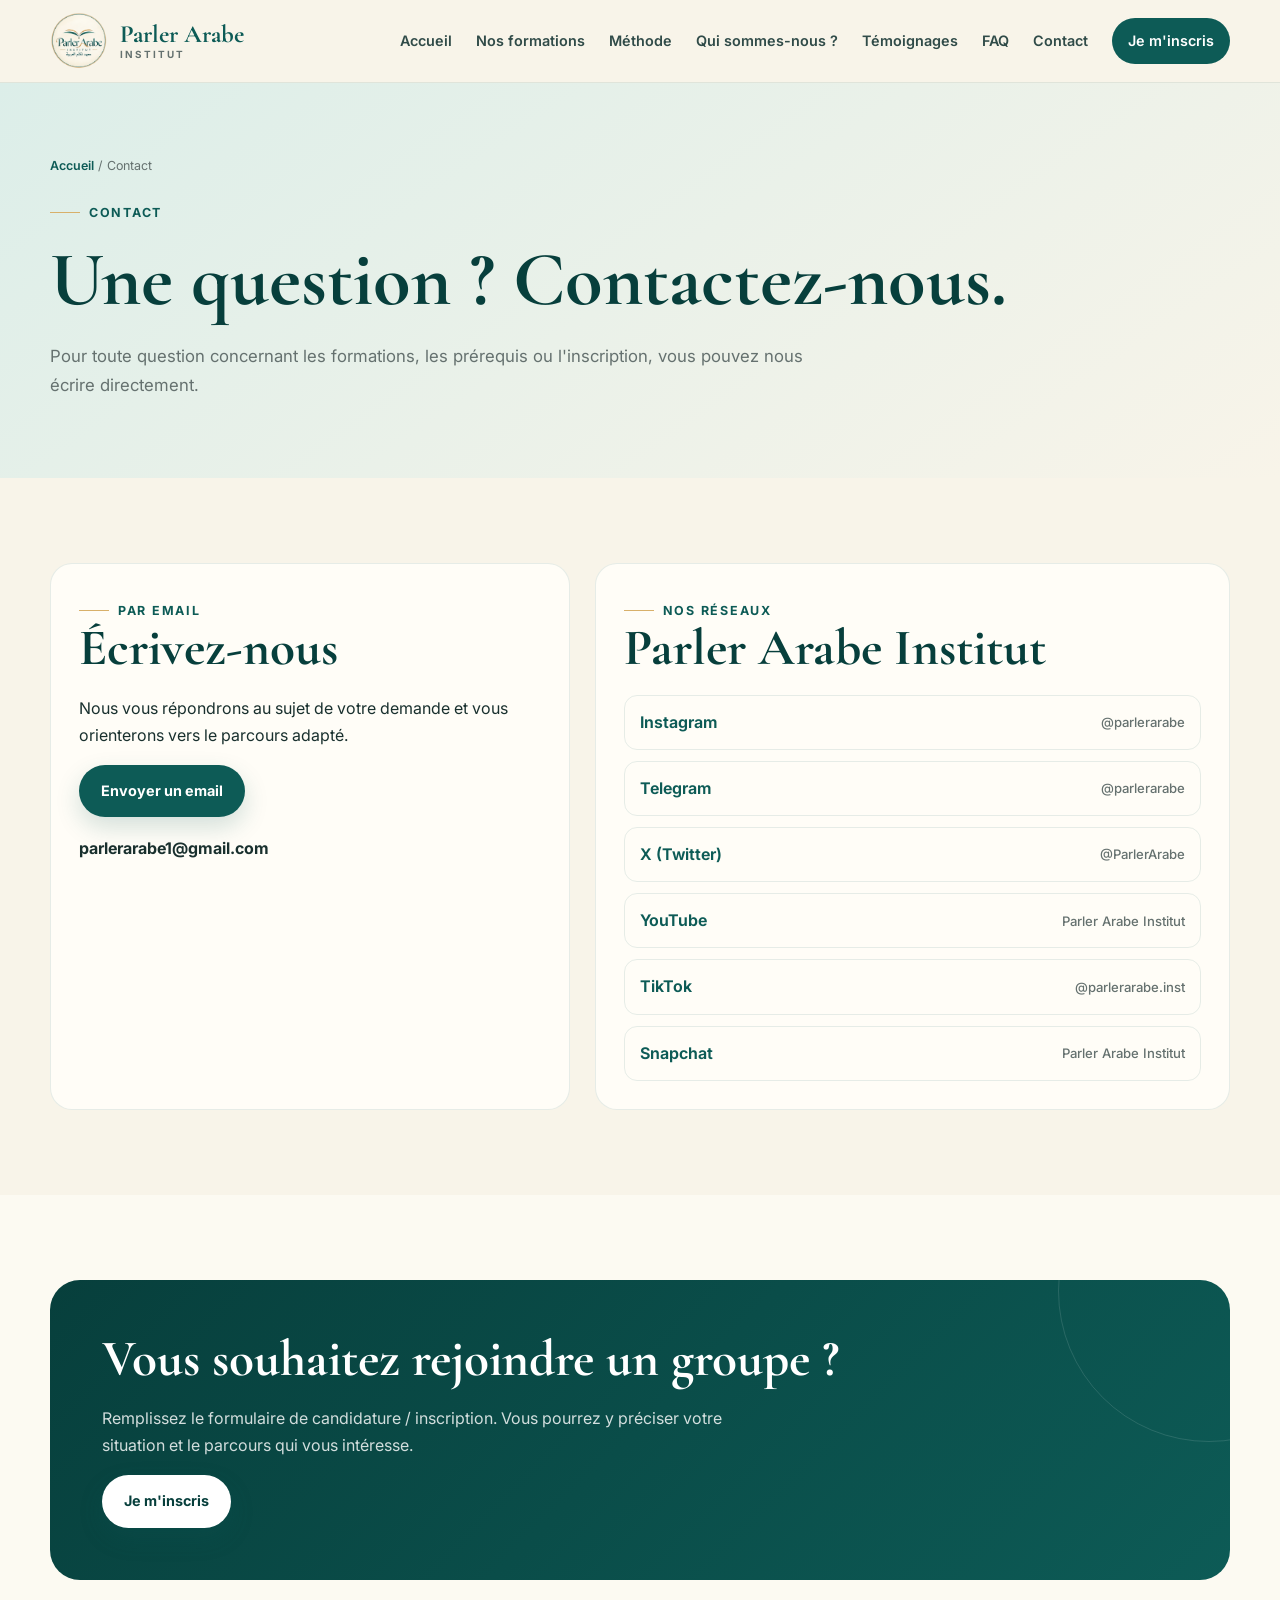
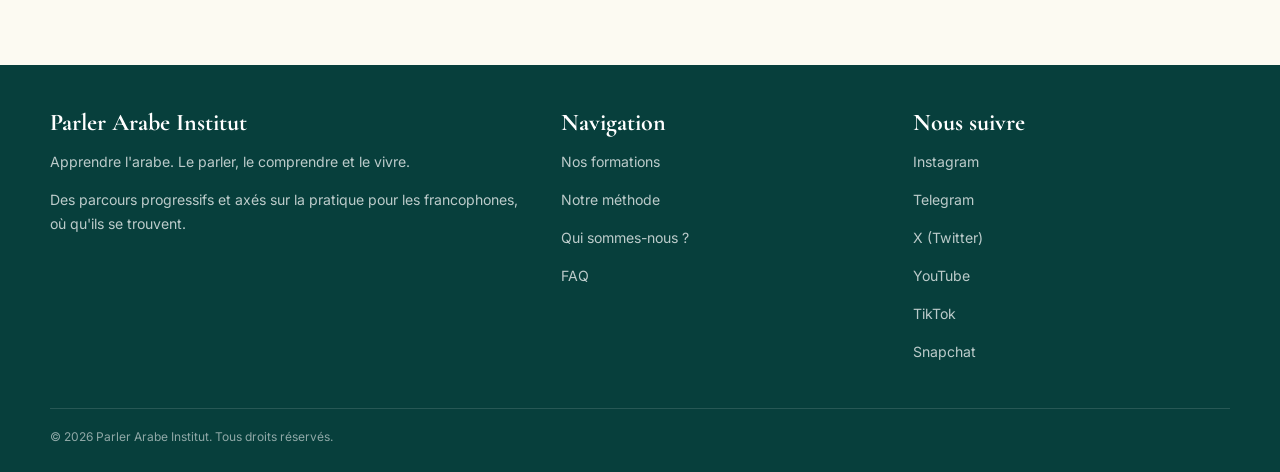
==== contact.html @ 5dd4decc "Improve Contact SEO and add Snapchat" ====
<!doctype html><html lang="fr"><head><meta charset="UTF-8"><meta name="viewport" content="width=device-width, initial-scale=1.0"><meta name="description" content="Contactez Parler Arabe Institut pour toute question sur les cours d'arabe, les formations, les prérequis ou les inscriptions."><meta name="robots" content="index, follow"><link rel="canonical" href="https://parlerarabe.fr/contact.html"><link rel="stylesheet" href="style.css"><title>Contact | Parler Arabe Institut</title></head><body>
<header class="navbar"><div class="container nav-inner"><a class="brand" href="index.html"><img src="assets/logo-corrige.png?v=2" alt="Parler Arabe Institut"><div>Parler Arabe<small>INSTITUT</small></div></a><button class="menu-btn" aria-label="Ouvrir le menu">☰</button><nav class="nav-links"><a href="index.html">Accueil</a><a href="formations.html">Nos formations</a><a href="methode.html">Méthode</a><a href="qui-sommes-nous.html">Qui sommes-nous ?</a><a href="temoignages.html">Témoignages</a><a href="faq.html">FAQ</a><a href="contact.html">Contact</a><a class="nav-cta" href="https://forms.gle/Bd4HH4yFsfzQt44U6" target="_blank" rel="noopener">Je m'inscris</a></nav></div></header>
<main><section class="page-hero"><div class="container"><div class="breadcrumb"><a href="index.html">Accueil</a> / Contact</div><div class="eyebrow">Contact</div><h1>Une question ? Contactez-nous.</h1><p>Pour toute question concernant les formations, les prérequis ou l'inscription, vous pouvez nous écrire directement.</p></div></section><section class="section"><div class="container contact-grid"><div class="contact-card"><div class="eyebrow">Par email</div><h2>Écrivez-nous</h2><p>Nous vous répondrons au sujet de votre demande et vous orienterons vers le parcours adapté.</p><a class="btn btn-primary" href="mailto:parlerarabe1@gmail.com">Envoyer un email</a><p style="margin-top:18px"><strong>parlerarabe1@gmail.com</strong></p></div><div class="contact-card"><div class="eyebrow">Nos réseaux</div><h2>Parler Arabe Institut</h2><div class="socials"><a class="social" href="https://www.instagram.com/parlerarabe" target="_blank" rel="noopener">Instagram <span>@parlerarabe</span></a><a class="social" href="https://t.me/parlerarabe" target="_blank" rel="noopener">Telegram <span>@parlerarabe</span></a><a class="social" href="https://x.com/ParlerArabe" target="_blank" rel="noopener">X (Twitter) <span>@ParlerArabe</span></a><a class="social" href="https://www.youtube.com/@ParlerArabeInstitut" target="_blank" rel="noopener">YouTube <span>Parler Arabe Institut</span></a><a class="social" href="https://www.tiktok.com/@parlerarabe.inst" target="_blank" rel="noopener">TikTok <span>@parlerarabe.inst</span></a><a class="social" href="https://snapchat.com/t/4EVWT48Z" target="_blank" rel="noopener">Snapchat <span>Parler Arabe Institut</span></a></div></div></div></section><section class="section alt"><div class="container"><div class="cta"><h2>Vous souhaitez rejoindre un groupe ?</h2><p>Remplissez le formulaire de candidature / inscription. Vous pourrez y préciser votre situation et le parcours qui vous intéresse.</p><a class="btn btn-primary" style="background:#fff;color:#073f3c" href="https://forms.gle/Bd4HH4yFsfzQt44U6" target="_blank" rel="noopener">Je m'inscris</a></div></div></section></main>
<footer class="footer"><div class="container"><div class="footer-grid"><div><h3>Parler Arabe Institut</h3><p>Apprendre l'arabe. Le parler, le comprendre et le vivre.</p><p>Des parcours progressifs et axés sur la pratique pour les francophones, où qu'ils se trouvent.</p></div><div><h3>Navigation</h3><p><a href="formations.html">Nos formations</a></p><p><a href="methode.html">Notre méthode</a></p><p><a href="qui-sommes-nous.html">Qui sommes-nous ?</a></p><p><a href="faq.html">FAQ</a></p></div><div><h3>Nous suivre</h3><p><a href="https://www.instagram.com/parlerarabe" target="_blank" rel="noopener">Instagram</a></p><p><a href="https://t.me/parlerarabe" target="_blank" rel="noopener">Telegram</a></p><p><a href="https://x.com/ParlerArabe" target="_blank" rel="noopener">X (Twitter)</a></p><p><a href="https://www.youtube.com/@ParlerArabeInstitut" target="_blank" rel="noopener">YouTube</a></p><p><a href="https://www.tiktok.com/@parlerarabe.inst" target="_blank" rel="noopener">TikTok</a></p><p><a href="https://snapchat.com/t/4EVWT48Z" target="_blank" rel="noopener">Snapchat</a></p></div></div><div class="footer-bottom">© <span data-year></span> Parler Arabe Institut. Tous droits réservés.</div></div></footer><script src="script.js"></script></body></html>
---- style.css ----
@import url('https://fonts.googleapis.com/css2?family=Cormorant+Garamond:wght@500;600;700&family=Inter:wght@400;500;600;700&family=Noto+Naskh+Arabic:wght@400;500;600;700&display=swap');

:root{
  --cream:#f8f4e9;
  --paper:#fffdf7;
  --sand:#d8b06a;
  --sand-light:#ead8ad;
  --green:#0d5b56;
  --green-dark:#073f3c;
  --aqua:#79b9ae;
  --aqua-light:#dceee9;
  --ink:#19302e;
  --muted:#65716f;
  --white:#ffffff;
  --shadow:0 18px 50px rgba(7,63,60,.10);
  --radius:22px;
  --max:1180px;
}

*{box-sizing:border-box}
html{scroll-behavior:smooth}
body{
  margin:0;
  background:var(--cream);
  color:var(--ink);
  font-family:Inter,system-ui,-apple-system,BlinkMacSystemFont,"Segoe UI",sans-serif;
  line-height:1.7;
}
a{color:inherit;text-decoration:none}
img{max-width:100%;display:block}
.container{width:min(var(--max),calc(100% - 40px));margin:auto}

.navbar{
  position:sticky;top:0;z-index:50;
  background:rgba(248,244,233,.93);
  backdrop-filter:blur(14px);
  border-bottom:1px solid rgba(13,91,86,.10);
}
.nav-inner{min-height:82px;display:flex;align-items:center;justify-content:space-between;gap:20px}
.brand{display:flex;align-items:center;gap:12px;font-weight:700;color:var(--green)}
.brand img{width:58px;height:58px;object-fit:cover;border-radius:50%}
.brand div{font-family:"Cormorant Garamond",serif;font-size:1.55rem;line-height:1}
.brand small{display:block;font-family:Inter,sans-serif;font-size:.62rem;letter-spacing:.22em;color:var(--muted);margin-top:4px}
.nav-links{display:flex;align-items:center;gap:24px;font-size:.9rem;font-weight:600}
.nav-links a{position:relative;padding:7px 0;color:#304b48}
.nav-links a:hover,.nav-links a.active{color:var(--green)}
.nav-links a.active:after{
  content:"";position:absolute;left:0;right:0;bottom:0;height:2px;background:var(--sand);border-radius:5px
}
.nav-cta{background:var(--green)!important;color:white!important;padding:11px 16px!important;border-radius:999px}
.nav-cta:after{display:none}

.menu-btn{display:none;border:0;background:transparent;color:var(--green);font-size:1.5rem;cursor:pointer}

.hero{
  position:relative;overflow:hidden;
  padding:90px 0 80px;
  background:
    radial-gradient(circle at 82% 18%, rgba(121,185,174,.22), transparent 28%),
    radial-gradient(circle at 12% 80%, rgba(216,176,106,.16), transparent 25%),
    var(--cream);
}
.hero:before,.hero:after{
  content:"";position:absolute;border:1px solid rgba(13,91,86,.13);border-radius:50%;pointer-events:none
}
.hero:before{width:480px;height:480px;right:-260px;top:-230px}
.hero:after{width:300px;height:300px;left:-210px;bottom:-180px}
.hero-grid{display:grid;grid-template-columns:1.15fr .85fr;gap:70px;align-items:center}
.eyebrow{
  display:inline-flex;align-items:center;gap:9px;
  color:var(--green);font-size:.78rem;font-weight:700;letter-spacing:.14em;text-transform:uppercase
}
.eyebrow:before{content:"";width:30px;height:1px;background:var(--sand)}
h1,h2,h3{font-family:"Cormorant Garamond",serif;color:var(--green-dark);line-height:1.08;margin:0}
h1{font-size:clamp(3.2rem,6vw,5.7rem);margin:16px 0 20px}
h2{font-size:clamp(2.3rem,4vw,3.5rem);margin-bottom:18px}
h3{font-size:1.7rem}
.hero h1 em{font-style:normal;color:var(--sand)}
.lead{font-size:1.08rem;color:#465a57;max-width:700px}
.hero-actions{display:flex;flex-wrap:wrap;gap:12px;margin-top:30px}
.btn{
  display:inline-flex;align-items:center;justify-content:center;gap:9px;
  border-radius:999px;padding:13px 21px;font-weight:700;font-size:.9rem;
  border:1px solid transparent;transition:.22s ease
}
.btn-primary{background:var(--green);color:white;box-shadow:0 10px 24px rgba(13,91,86,.18)}
.btn-primary:hover{background:var(--green-dark);transform:translateY(-2px)}
.btn-secondary{border-color:rgba(13,91,86,.22);color:var(--green);background:rgba(255,255,255,.35)}
.btn-secondary:hover{background:white;transform:translateY(-2px)}

.hero-logo{
  display:flex;justify-content:center;align-items:center;
}
.hero-logo .logo-frame{
  width:min(430px,85vw);aspect-ratio:1;border-radius:50%;
  padding:18px;background:rgba(255,253,247,.75);
  box-shadow:var(--shadow);
  border:1px solid rgba(216,176,106,.35);
}
.hero-logo img{width:100%;height:100%;object-fit:cover;border-radius:50%}

.section{padding:85px 0}
.section.alt{background:rgba(255,253,247,.64)}
.section-heading{max-width:760px;margin-bottom:40px}
.section-heading p{color:var(--muted);margin:0}
.center{text-align:center;margin-left:auto;margin-right:auto}

.cards{display:grid;grid-template-columns:repeat(3,1fr);gap:22px}
.card{
  background:rgba(255,253,247,.85);border:1px solid rgba(13,91,86,.10);
  border-radius:var(--radius);padding:28px;box-shadow:0 10px 35px rgba(7,63,60,.055);
  transition:.25s ease;position:relative;overflow:hidden
}
.card:hover{transform:translateY(-4px);box-shadow:var(--shadow)}
.card:before{content:"";position:absolute;top:0;left:0;right:0;height:4px;background:linear-gradient(90deg,var(--sand),var(--aqua))}
.card .number{font-size:.72rem;letter-spacing:.18em;color:var(--sand);font-weight:800;text-transform:uppercase}
.card h3{margin:12px 0 12px}
.card p{color:var(--muted);font-size:.94rem}
.card ul{padding-left:19px;color:#4e5e5c}
.card .link{display:inline-block;margin-top:10px;color:var(--green);font-weight:700;font-size:.88rem}

.split{display:grid;grid-template-columns:1fr 1fr;gap:55px;align-items:center}
.quote{
  border-left:3px solid var(--sand);padding:18px 0 18px 22px;
  font-family:"Cormorant Garamond",serif;font-size:1.55rem;color:var(--green-dark)
}
.pill-row{display:flex;flex-wrap:wrap;gap:9px;margin-top:22px}
.pill{background:var(--aqua-light);color:var(--green-dark);padding:7px 12px;border-radius:999px;font-size:.82rem;font-weight:600}

.stats{display:grid;grid-template-columns:repeat(3,1fr);gap:15px;margin-top:30px}
.stat{padding:20px;background:var(--paper);border-radius:18px;border:1px solid rgba(13,91,86,.09)}
.stat strong{display:block;font-family:"Cormorant Garamond",serif;color:var(--green);font-size:2rem}
.stat span{font-size:.82rem;color:var(--muted)}

.cta{
  background:linear-gradient(135deg,var(--green-dark),var(--green));
  color:white;border-radius:30px;padding:52px;position:relative;overflow:hidden
}
.cta:after{content:"";position:absolute;width:300px;height:300px;border:1px solid rgba(255,255,255,.12);border-radius:50%;right:-130px;top:-140px}
.cta h2{color:white}
.cta p{color:rgba(255,255,255,.82);max-width:680px}
.cta .btn-secondary{color:white;border-color:rgba(255,255,255,.3);background:transparent}

.page-hero{padding:72px 0 62px;background:linear-gradient(145deg,var(--aqua-light),var(--cream))}
.page-hero p{max-width:760px;color:var(--muted);font-size:1.05rem}

.breadcrumb{font-size:.78rem;color:var(--muted);margin-bottom:18px}
.breadcrumb a{color:var(--green);font-weight:600}

.detail-list{display:grid;gap:14px;margin:25px 0 0;padding:0;list-style:none}
.detail-list li{display:flex;gap:11px;align-items:flex-start}
.detail-list li:before{content:"✓";color:var(--sand);font-weight:900}
.note{background:var(--aqua-light);border-radius:18px;padding:18px 20px;color:var(--green-dark);font-size:.92rem;margin-top:25px}
.arabic{font-family:"Noto Naskh Arabic",serif;direction:rtl}
.arabic-title{font-family:"Noto Naskh Arabic",serif;direction:rtl;font-size:2rem;color:var(--green-dark)}

.faq{display:grid;gap:12px;max-width:900px}
details{background:var(--paper);border:1px solid rgba(13,91,86,.10);border-radius:17px;padding:0 20px}
summary{cursor:pointer;list-style:none;padding:20px 0;font-weight:700;color:var(--green-dark)}
summary::-webkit-details-marker{display:none}
summary:after{content:"+";float:right;color:var(--sand);font-size:1.3rem}
details[open] summary:after{content:"−"}
details p{color:var(--muted);padding:0 0 20px;margin:0}

.contact-grid{display:grid;grid-template-columns:.9fr 1.1fr;gap:25px}
.contact-card{background:var(--paper);border:1px solid rgba(13,91,86,.10);border-radius:22px;padding:28px}
.socials{display:grid;gap:11px;margin-top:18px}
.social{
  display:flex;align-items:center;justify-content:space-between;padding:13px 15px;
  border:1px solid rgba(13,91,86,.10);border-radius:13px;color:var(--green);font-weight:650
}
.social span{color:var(--muted);font-size:.82rem;font-weight:500}

.footer{padding:45px 0 25px;background:#073f3c;color:white}
.footer-grid{display:grid;grid-template-columns:1.2fr .8fr .8fr;gap:35px}
.footer h3{color:white;font-size:1.5rem}
.footer p,.footer a{color:rgba(255,255,255,.73);font-size:.88rem}
.footer a:hover{color:white}
.footer-bottom{border-top:1px solid rgba(255,255,255,.13);margin-top:30px;padding-top:18px;font-size:.75rem;color:rgba(255,255,255,.55)}

.fade-up{animation:fadeUp .65s ease both}
@keyframes fadeUp{from{opacity:0;transform:translateY(12px)}to{opacity:1;transform:translateY(0)}}

@media(max-width:900px){
  .nav-links{
    display:none;position:absolute;left:20px;right:20px;top:74px;
    flex-direction:column;align-items:stretch;padding:18px;background:var(--paper);
    border:1px solid rgba(13,91,86,.12);border-radius:18px;box-shadow:var(--shadow)
  }
  .nav-links.open{display:flex}
  .nav-links a{padding:11px}
  .menu-btn{display:block}
  .hero-grid,.split,.contact-grid{grid-template-columns:1fr}
  .hero{padding-top:60px}
  .hero-logo{order:-1}
  .hero-logo .logo-frame{width:280px}
  .cards{grid-template-columns:1fr}
  .footer-grid{grid-template-columns:1fr}
}
@media(max-width:600px){
  .container{width:min(var(--max),calc(100% - 28px))}
  .nav-inner{min-height:72px}
  .brand img{width:48px;height:48px}
  .brand span{font-size:1.3rem}
  .brand small{font-size:.52rem}
  .section{padding:65px 0}
  .hero{padding:48px 0 60px}
  h1{font-size:3.25rem}
  .cta{padding:32px 24px}
  .stats{grid-template-columns:1fr}
}
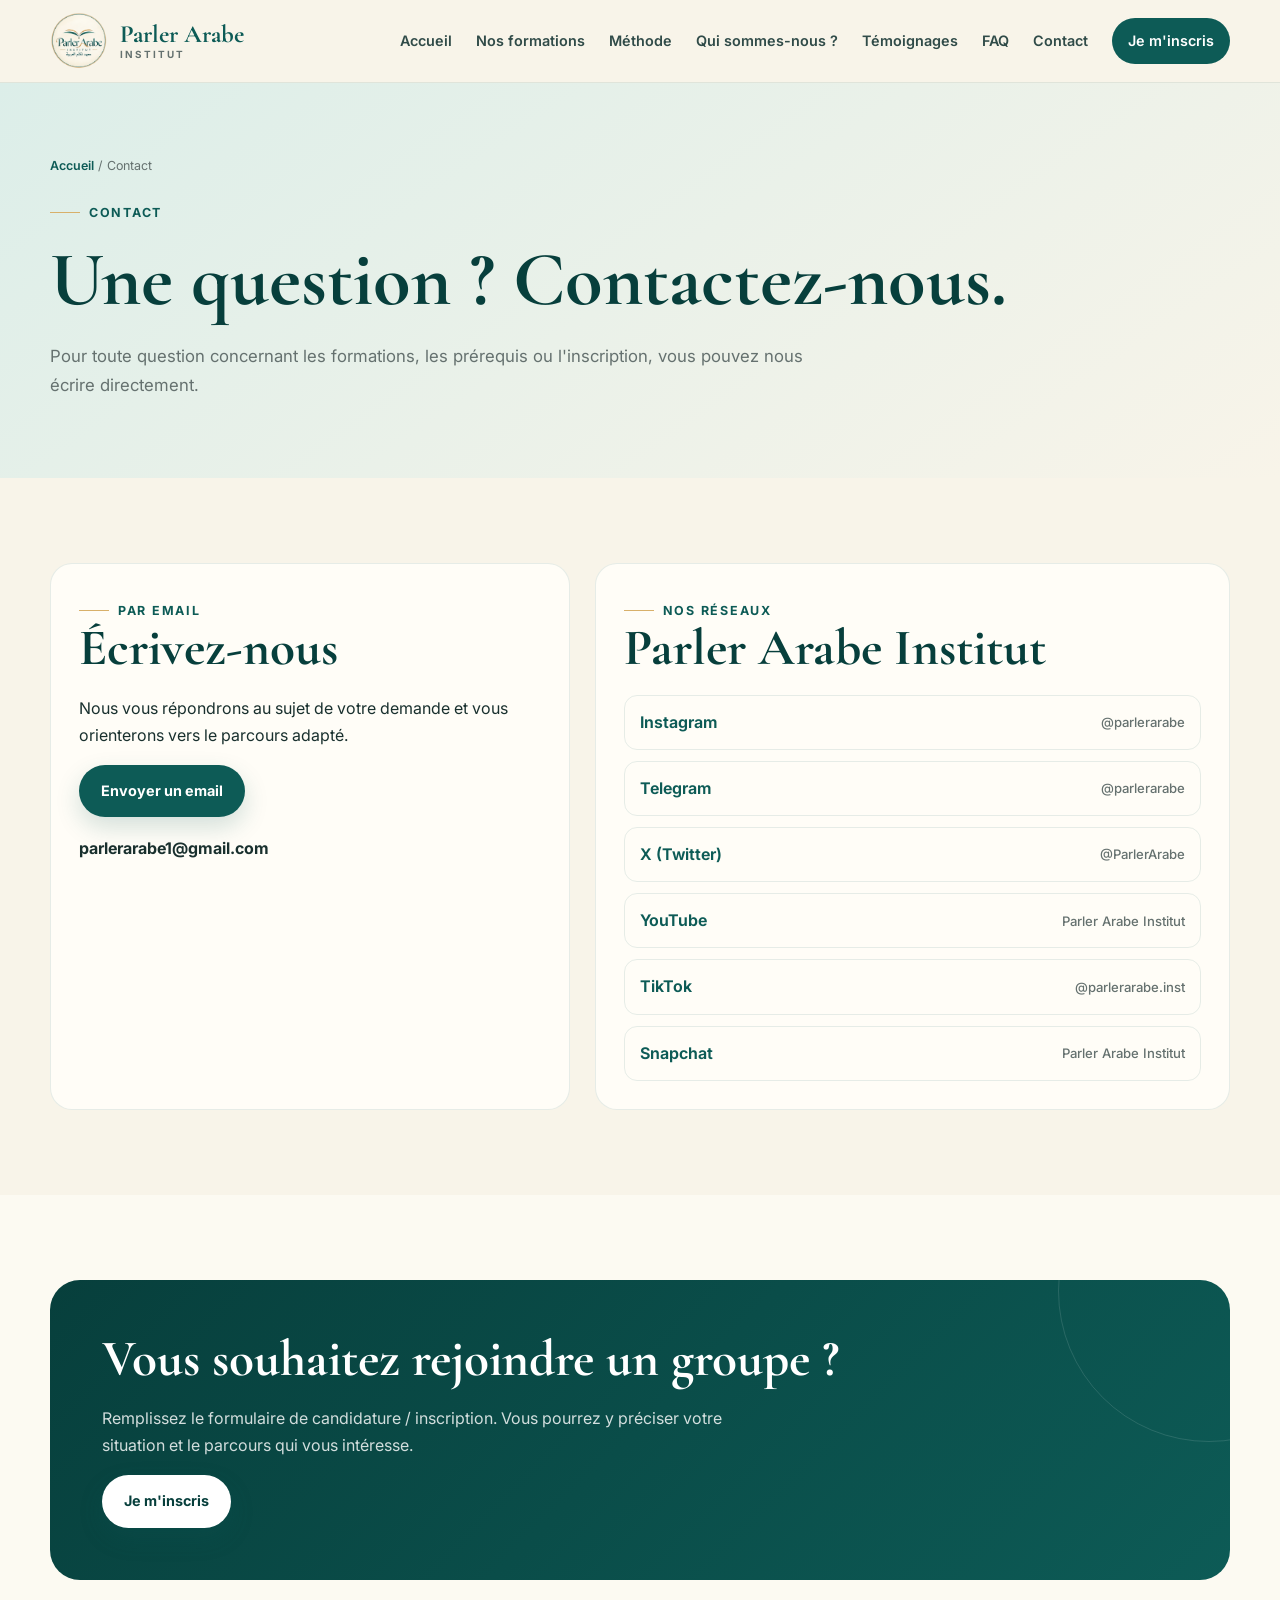
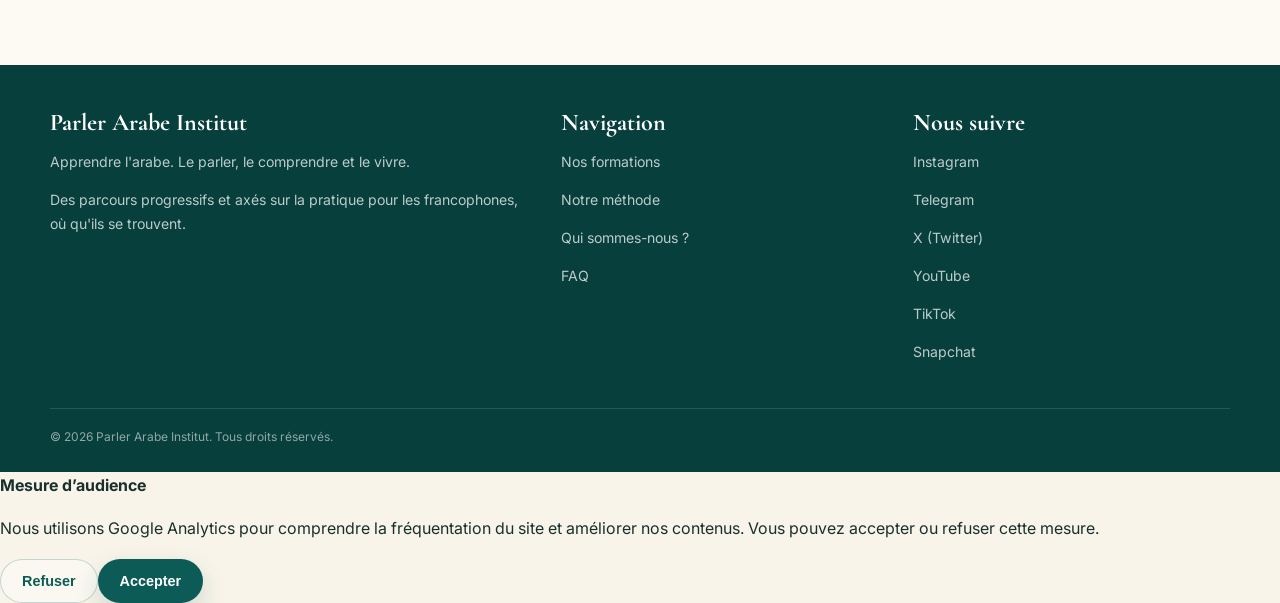
==== commit 513ddaa1: "Require consent before Analytics on contact.html" ====
--- a/contact.html
+++ b/contact.html
@@ -1,4 +1,46 @@
-<!doctype html><html lang="fr"><head><meta charset="UTF-8"><meta name="viewport" content="width=device-width, initial-scale=1.0"><meta name="description" content="Contactez Parler Arabe Institut pour toute question sur les cours d'arabe, les formations, les prérequis ou les inscriptions."><meta name="robots" content="index, follow"><link rel="canonical" href="https://parlerarabe.fr/contact.html"><link rel="stylesheet" href="style.css"><title>Contact | Parler Arabe Institut</title></head><body>
+<!doctype html><html lang="fr"><head>
+<!-- Google Analytics: loaded only after analytics consent -->
+<script>
+(function(){
+  const key = 'pai_analytics_consent';
+  function loadAnalytics(){
+    if (window.__paiAnalyticsLoaded) return;
+    window.__paiAnalyticsLoaded = true;
+    window.dataLayer = window.dataLayer || [];
+    window.gtag = function(){dataLayer.push(arguments);};
+    gtag('consent','default',{
+      analytics_storage:'granted',
+      ad_storage:'denied',
+      ad_user_data:'denied',
+      ad_personalization:'denied'
+    });
+    const s=document.createElement('script');
+    s.async=true;
+    s.src='https://www.googletagmanager.com/gtag/js?id=G-V03TXP7BSP';
+    document.head.appendChild(s);
+    gtag('js',new Date());
+    gtag('config','G-V03TXP7BSP');
+  }
+  window.paiSetAnalyticsConsent=function(value){
+    localStorage.setItem(key,value);
+    if(value==='granted') loadAnalytics();
+    const banner=document.getElementById('cookie-consent');
+    if(banner) banner.hidden=true;
+  };
+  if(localStorage.getItem(key)==='granted') loadAnalytics();
+  window.addEventListener('DOMContentLoaded',function(){
+    if(localStorage.getItem(key)) return;
+    const banner=document.createElement('div');
+    banner.id='cookie-consent';
+    banner.setAttribute('role','dialog');
+    banner.setAttribute('aria-label','Choix des cookies de mesure d’audience');
+    banner.innerHTML='<div class="cookie-consent-inner"><div><strong>Mesure d’audience</strong><p>Nous utilisons Google Analytics pour comprendre la fréquentation du site et améliorer nos contenus. Vous pouvez accepter ou refuser cette mesure.</p></div><div class="cookie-actions"><button class="btn btn-secondary cookie-refuse" type="button">Refuser</button><button class="btn btn-primary cookie-accept" type="button">Accepter</button></div></div>';
+    document.body.appendChild(banner);
+    banner.querySelector('.cookie-refuse').addEventListener('click',()=>window.paiSetAnalyticsConsent('denied'));
+    banner.querySelector('.cookie-accept').addEventListener('click',()=>window.paiSetAnalyticsConsent('granted'));
+  });
+})();
+</script><meta charset="UTF-8"><meta name="viewport" content="width=device-width, initial-scale=1.0"><meta name="description" content="Contactez Parler Arabe Institut pour toute question sur les cours d'arabe, les formations, les prérequis ou les inscriptions."><meta name="robots" content="index, follow"><link rel="canonical" href="https://parlerarabe.fr/contact.html"><link rel="stylesheet" href="style.css"><title>Contact | Parler Arabe Institut</title></head><body>
 <header class="navbar"><div class="container nav-inner"><a class="brand" href="index.html"><img src="assets/logo-corrige.png?v=2" alt="Parler Arabe Institut"><div>Parler Arabe<small>INSTITUT</small></div></a><button class="menu-btn" aria-label="Ouvrir le menu">☰</button><nav class="nav-links"><a href="index.html">Accueil</a><a href="formations.html">Nos formations</a><a href="methode.html">Méthode</a><a href="qui-sommes-nous.html">Qui sommes-nous ?</a><a href="temoignages.html">Témoignages</a><a href="faq.html">FAQ</a><a href="contact.html">Contact</a><a class="nav-cta" href="https://forms.gle/Bd4HH4yFsfzQt44U6" target="_blank" rel="noopener">Je m'inscris</a></nav></div></header>
 <main><section class="page-hero"><div class="container"><div class="breadcrumb"><a href="index.html">Accueil</a> / Contact</div><div class="eyebrow">Contact</div><h1>Une question ? Contactez-nous.</h1><p>Pour toute question concernant les formations, les prérequis ou l'inscription, vous pouvez nous écrire directement.</p></div></section><section class="section"><div class="container contact-grid"><div class="contact-card"><div class="eyebrow">Par email</div><h2>Écrivez-nous</h2><p>Nous vous répondrons au sujet de votre demande et vous orienterons vers le parcours adapté.</p><a class="btn btn-primary" href="mailto:parlerarabe1@gmail.com">Envoyer un email</a><p style="margin-top:18px"><strong>parlerarabe1@gmail.com</strong></p></div><div class="contact-card"><div class="eyebrow">Nos réseaux</div><h2>Parler Arabe Institut</h2><div class="socials"><a class="social" href="https://www.instagram.com/parlerarabe" target="_blank" rel="noopener">Instagram <span>@parlerarabe</span></a><a class="social" href="https://t.me/parlerarabe" target="_blank" rel="noopener">Telegram <span>@parlerarabe</span></a><a class="social" href="https://x.com/ParlerArabe" target="_blank" rel="noopener">X (Twitter) <span>@ParlerArabe</span></a><a class="social" href="https://www.youtube.com/@ParlerArabeInstitut" target="_blank" rel="noopener">YouTube <span>Parler Arabe Institut</span></a><a class="social" href="https://www.tiktok.com/@parlerarabe.inst" target="_blank" rel="noopener">TikTok <span>@parlerarabe.inst</span></a><a class="social" href="https://snapchat.com/t/4EVWT48Z" target="_blank" rel="noopener">Snapchat <span>Parler Arabe Institut</span></a></div></div></div></section><section class="section alt"><div class="container"><div class="cta"><h2>Vous souhaitez rejoindre un groupe ?</h2><p>Remplissez le formulaire de candidature / inscription. Vous pourrez y préciser votre situation et le parcours qui vous intéresse.</p><a class="btn btn-primary" style="background:#fff;color:#073f3c" href="https://forms.gle/Bd4HH4yFsfzQt44U6" target="_blank" rel="noopener">Je m'inscris</a></div></div></section></main>
 <footer class="footer"><div class="container"><div class="footer-grid"><div><h3>Parler Arabe Institut</h3><p>Apprendre l'arabe. Le parler, le comprendre et le vivre.</p><p>Des parcours progressifs et axés sur la pratique pour les francophones, où qu'ils se trouvent.</p></div><div><h3>Navigation</h3><p><a href="formations.html">Nos formations</a></p><p><a href="methode.html">Notre méthode</a></p><p><a href="qui-sommes-nous.html">Qui sommes-nous ?</a></p><p><a href="faq.html">FAQ</a></p></div><div><h3>Nous suivre</h3><p><a href="https://www.instagram.com/parlerarabe" target="_blank" rel="noopener">Instagram</a></p><p><a href="https://t.me/parlerarabe" target="_blank" rel="noopener">Telegram</a></p><p><a href="https://x.com/ParlerArabe" target="_blank" rel="noopener">X (Twitter)</a></p><p><a href="https://www.youtube.com/@ParlerArabeInstitut" target="_blank" rel="noopener">YouTube</a></p><p><a href="https://www.tiktok.com/@parlerarabe.inst" target="_blank" rel="noopener">TikTok</a></p><p><a href="https://snapchat.com/t/4EVWT48Z" target="_blank" rel="noopener">Snapchat</a></p></div></div><div class="footer-bottom">© <span data-year></span> Parler Arabe Institut. Tous droits réservés.</div></div></footer><script src="script.js"></script></body></html>
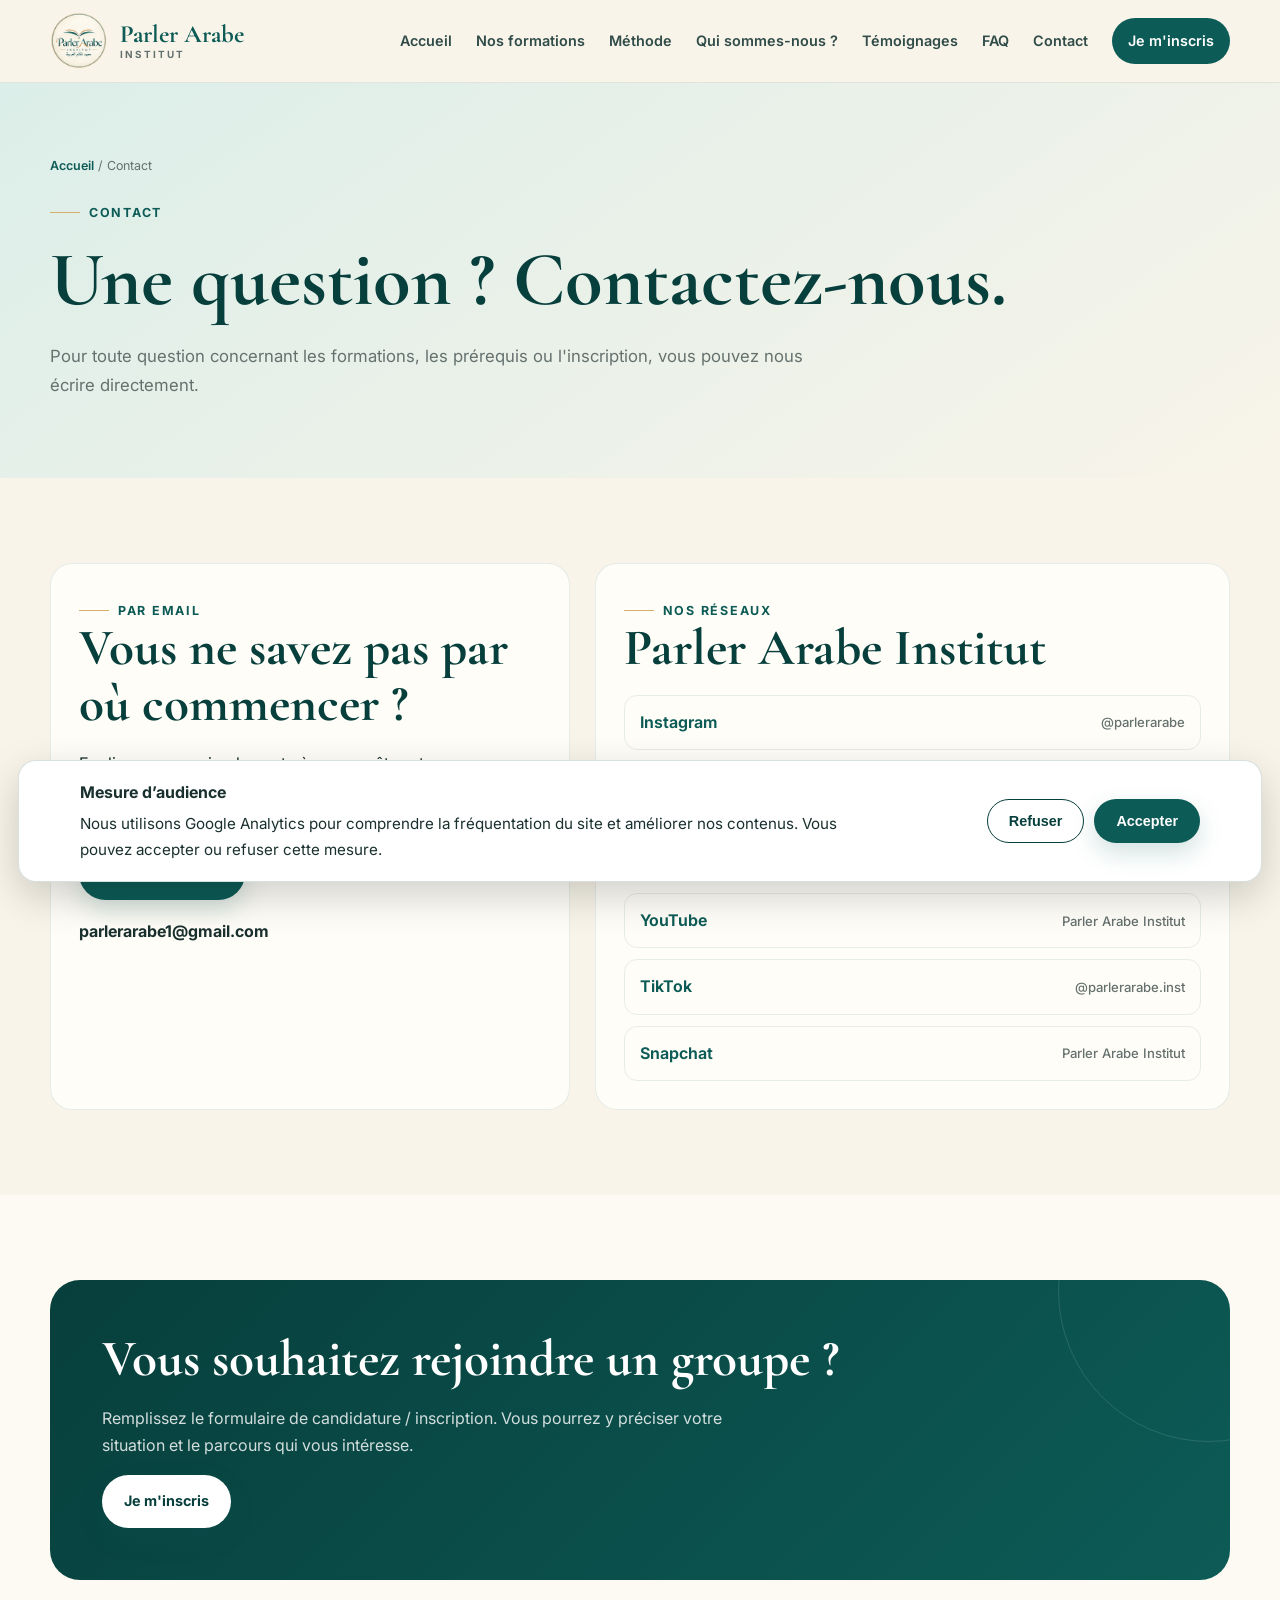
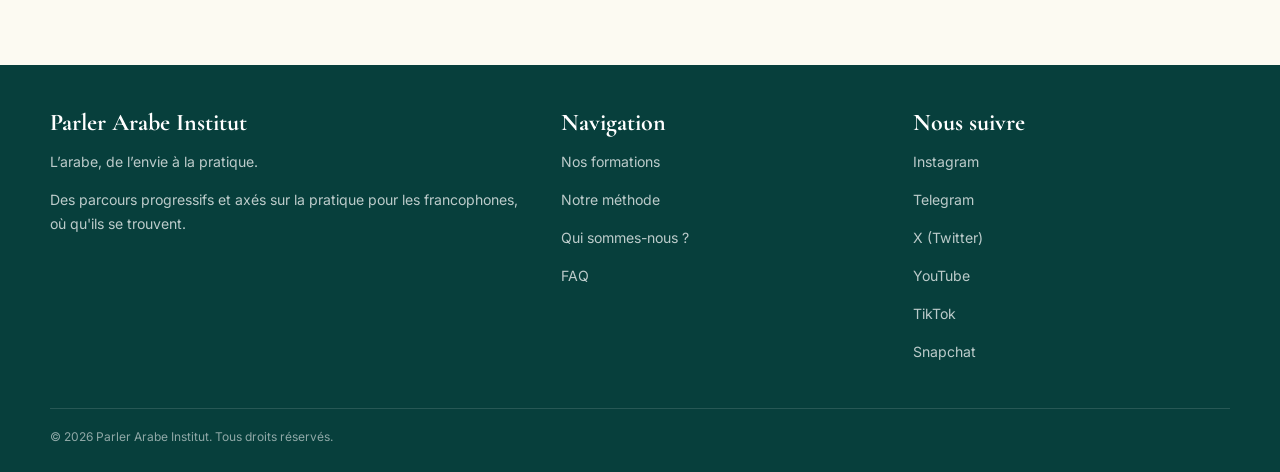
==== commit 8c0dc9ca: "Étend la nouvelle promesse de marque" ====
--- a/contact.html
+++ b/contact.html
@@ -42,5 +42,5 @@
 })();
 </script><meta charset="UTF-8"><meta name="viewport" content="width=device-width, initial-scale=1.0"><meta name="description" content="Contactez Parler Arabe Institut pour toute question sur les cours d'arabe, les formations, les prérequis ou les inscriptions."><meta name="robots" content="index, follow"><link rel="canonical" href="https://parlerarabe.fr/contact.html"><link rel="stylesheet" href="style.css"><title>Contact | Parler Arabe Institut</title></head><body>
 <header class="navbar"><div class="container nav-inner"><a class="brand" href="index.html"><img src="assets/logo-corrige.png?v=2" alt="Parler Arabe Institut"><div>Parler Arabe<small>INSTITUT</small></div></a><button class="menu-btn" aria-label="Ouvrir le menu">☰</button><nav class="nav-links"><a href="index.html">Accueil</a><a href="formations.html">Nos formations</a><a href="methode.html">Méthode</a><a href="qui-sommes-nous.html">Qui sommes-nous ?</a><a href="temoignages.html">Témoignages</a><a href="faq.html">FAQ</a><a href="contact.html">Contact</a><a class="nav-cta" href="https://forms.gle/Bd4HH4yFsfzQt44U6" target="_blank" rel="noopener">Je m'inscris</a></nav></div></header>
-<main><section class="page-hero"><div class="container"><div class="breadcrumb"><a href="index.html">Accueil</a> / Contact</div><div class="eyebrow">Contact</div><h1>Une question ? Contactez-nous.</h1><p>Pour toute question concernant les formations, les prérequis ou l'inscription, vous pouvez nous écrire directement.</p></div></section><section class="section"><div class="container contact-grid"><div class="contact-card"><div class="eyebrow">Par email</div><h2>Écrivez-nous</h2><p>Nous vous répondrons au sujet de votre demande et vous orienterons vers le parcours adapté.</p><a class="btn btn-primary" href="mailto:parlerarabe1@gmail.com">Envoyer un email</a><p style="margin-top:18px"><strong>parlerarabe1@gmail.com</strong></p></div><div class="contact-card"><div class="eyebrow">Nos réseaux</div><h2>Parler Arabe Institut</h2><div class="socials"><a class="social" href="https://www.instagram.com/parlerarabe" target="_blank" rel="noopener">Instagram <span>@parlerarabe</span></a><a class="social" href="https://t.me/parlerarabe" target="_blank" rel="noopener">Telegram <span>@parlerarabe</span></a><a class="social" href="https://x.com/ParlerArabe" target="_blank" rel="noopener">X (Twitter) <span>@ParlerArabe</span></a><a class="social" href="https://www.youtube.com/@ParlerArabeInstitut" target="_blank" rel="noopener">YouTube <span>Parler Arabe Institut</span></a><a class="social" href="https://www.tiktok.com/@parlerarabe.inst" target="_blank" rel="noopener">TikTok <span>@parlerarabe.inst</span></a><a class="social" href="https://snapchat.com/t/4EVWT48Z" target="_blank" rel="noopener">Snapchat <span>Parler Arabe Institut</span></a></div></div></div></section><section class="section alt"><div class="container"><div class="cta"><h2>Vous souhaitez rejoindre un groupe ?</h2><p>Remplissez le formulaire de candidature / inscription. Vous pourrez y préciser votre situation et le parcours qui vous intéresse.</p><a class="btn btn-primary" style="background:#fff;color:#073f3c" href="https://forms.gle/Bd4HH4yFsfzQt44U6" target="_blank" rel="noopener">Je m'inscris</a></div></div></section></main>
-<footer class="footer"><div class="container"><div class="footer-grid"><div><h3>Parler Arabe Institut</h3><p>Apprendre l'arabe. Le parler, le comprendre et le vivre.</p><p>Des parcours progressifs et axés sur la pratique pour les francophones, où qu'ils se trouvent.</p></div><div><h3>Navigation</h3><p><a href="formations.html">Nos formations</a></p><p><a href="methode.html">Notre méthode</a></p><p><a href="qui-sommes-nous.html">Qui sommes-nous ?</a></p><p><a href="faq.html">FAQ</a></p></div><div><h3>Nous suivre</h3><p><a href="https://www.instagram.com/parlerarabe" target="_blank" rel="noopener">Instagram</a></p><p><a href="https://t.me/parlerarabe" target="_blank" rel="noopener">Telegram</a></p><p><a href="https://x.com/ParlerArabe" target="_blank" rel="noopener">X (Twitter)</a></p><p><a href="https://www.youtube.com/@ParlerArabeInstitut" target="_blank" rel="noopener">YouTube</a></p><p><a href="https://www.tiktok.com/@parlerarabe.inst" target="_blank" rel="noopener">TikTok</a></p><p><a href="https://snapchat.com/t/4EVWT48Z" target="_blank" rel="noopener">Snapchat</a></p></div></div><div class="footer-bottom">© <span data-year></span> Parler Arabe Institut. Tous droits réservés.</div></div></footer><script src="script.js"></script></body></html>+<main><section class="page-hero"><div class="container"><div class="breadcrumb"><a href="index.html">Accueil</a> / Contact</div><div class="eyebrow">Contact</div><h1>Une question ? Contactez-nous.</h1><p>Pour toute question concernant les formations, les prérequis ou l'inscription, vous pouvez nous écrire directement.</p></div></section><section class="section"><div class="container contact-grid"><div class="contact-card"><div class="eyebrow">Par email</div><h2>Vous ne savez pas par où commencer ?</h2><p>Expliquez-nous simplement où vous en êtes et ce que vous aimeriez atteindre. Nous vous orienterons vers le point de départ le plus adapté.</p><a class="btn btn-primary" href="mailto:parlerarabe1@gmail.com">Envoyer un email</a><p style="margin-top:18px"><strong>parlerarabe1@gmail.com</strong></p></div><div class="contact-card"><div class="eyebrow">Nos réseaux</div><h2>Parler Arabe Institut</h2><div class="socials"><a class="social" href="https://www.instagram.com/parlerarabe" target="_blank" rel="noopener">Instagram <span>@parlerarabe</span></a><a class="social" href="https://t.me/parlerarabe" target="_blank" rel="noopener">Telegram <span>@parlerarabe</span></a><a class="social" href="https://x.com/ParlerArabe" target="_blank" rel="noopener">X (Twitter) <span>@ParlerArabe</span></a><a class="social" href="https://www.youtube.com/@ParlerArabeInstitut" target="_blank" rel="noopener">YouTube <span>Parler Arabe Institut</span></a><a class="social" href="https://www.tiktok.com/@parlerarabe.inst" target="_blank" rel="noopener">TikTok <span>@parlerarabe.inst</span></a><a class="social" href="https://snapchat.com/t/4EVWT48Z" target="_blank" rel="noopener">Snapchat <span>Parler Arabe Institut</span></a></div></div></div></section><section class="section alt"><div class="container"><div class="cta"><h2>Vous souhaitez rejoindre un groupe ?</h2><p>Remplissez le formulaire de candidature / inscription. Vous pourrez y préciser votre situation et le parcours qui vous intéresse.</p><a class="btn btn-primary" style="background:#fff;color:#073f3c" href="https://forms.gle/Bd4HH4yFsfzQt44U6" target="_blank" rel="noopener">Je m'inscris</a></div></div></section></main>
+<footer class="footer"><div class="container"><div class="footer-grid"><div><h3>Parler Arabe Institut</h3><p>L’arabe, de l’envie à la pratique.</p><p>Des parcours progressifs et axés sur la pratique pour les francophones, où qu'ils se trouvent.</p></div><div><h3>Navigation</h3><p><a href="formations.html">Nos formations</a></p><p><a href="methode.html">Notre méthode</a></p><p><a href="qui-sommes-nous.html">Qui sommes-nous ?</a></p><p><a href="faq.html">FAQ</a></p></div><div><h3>Nous suivre</h3><p><a href="https://www.instagram.com/parlerarabe" target="_blank" rel="noopener">Instagram</a></p><p><a href="https://t.me/parlerarabe" target="_blank" rel="noopener">Telegram</a></p><p><a href="https://x.com/ParlerArabe" target="_blank" rel="noopener">X (Twitter)</a></p><p><a href="https://www.youtube.com/@ParlerArabeInstitut" target="_blank" rel="noopener">YouTube</a></p><p><a href="https://www.tiktok.com/@parlerarabe.inst" target="_blank" rel="noopener">TikTok</a></p><p><a href="https://snapchat.com/t/4EVWT48Z" target="_blank" rel="noopener">Snapchat</a></p></div></div><div class="footer-bottom">© <span data-year></span> Parler Arabe Institut. Tous droits réservés.</div></div></footer><script src="script.js"></script></body></html>
--- a/style.css
+++ b/style.css
@@ -209,3 +209,12 @@
   .cta{padding:32px 24px}
   .stats{grid-template-columns:1fr}
 }
+
+
+/* Consentement mesure d'audience */
+#cookie-consent{position:fixed;left:18px;right:18px;bottom:18px;z-index:9999;background:#fff;border:1px solid rgba(7,63,60,.16);border-radius:18px;box-shadow:0 14px 40px rgba(0,0,0,.18);padding:18px}
+.cookie-consent-inner{max-width:1120px;margin:auto;display:flex;align-items:center;justify-content:space-between;gap:24px}
+.cookie-consent-inner p{margin:5px 0 0;max-width:760px;font-size:.95rem}
+.cookie-actions{display:flex;gap:10px;flex-shrink:0}
+.cookie-refuse{border-color:#073f3c;color:#073f3c;background:#fff}
+@media(max-width:700px){.cookie-consent-inner{display:block}.cookie-actions{margin-top:14px}.cookie-actions .btn{flex:1}}
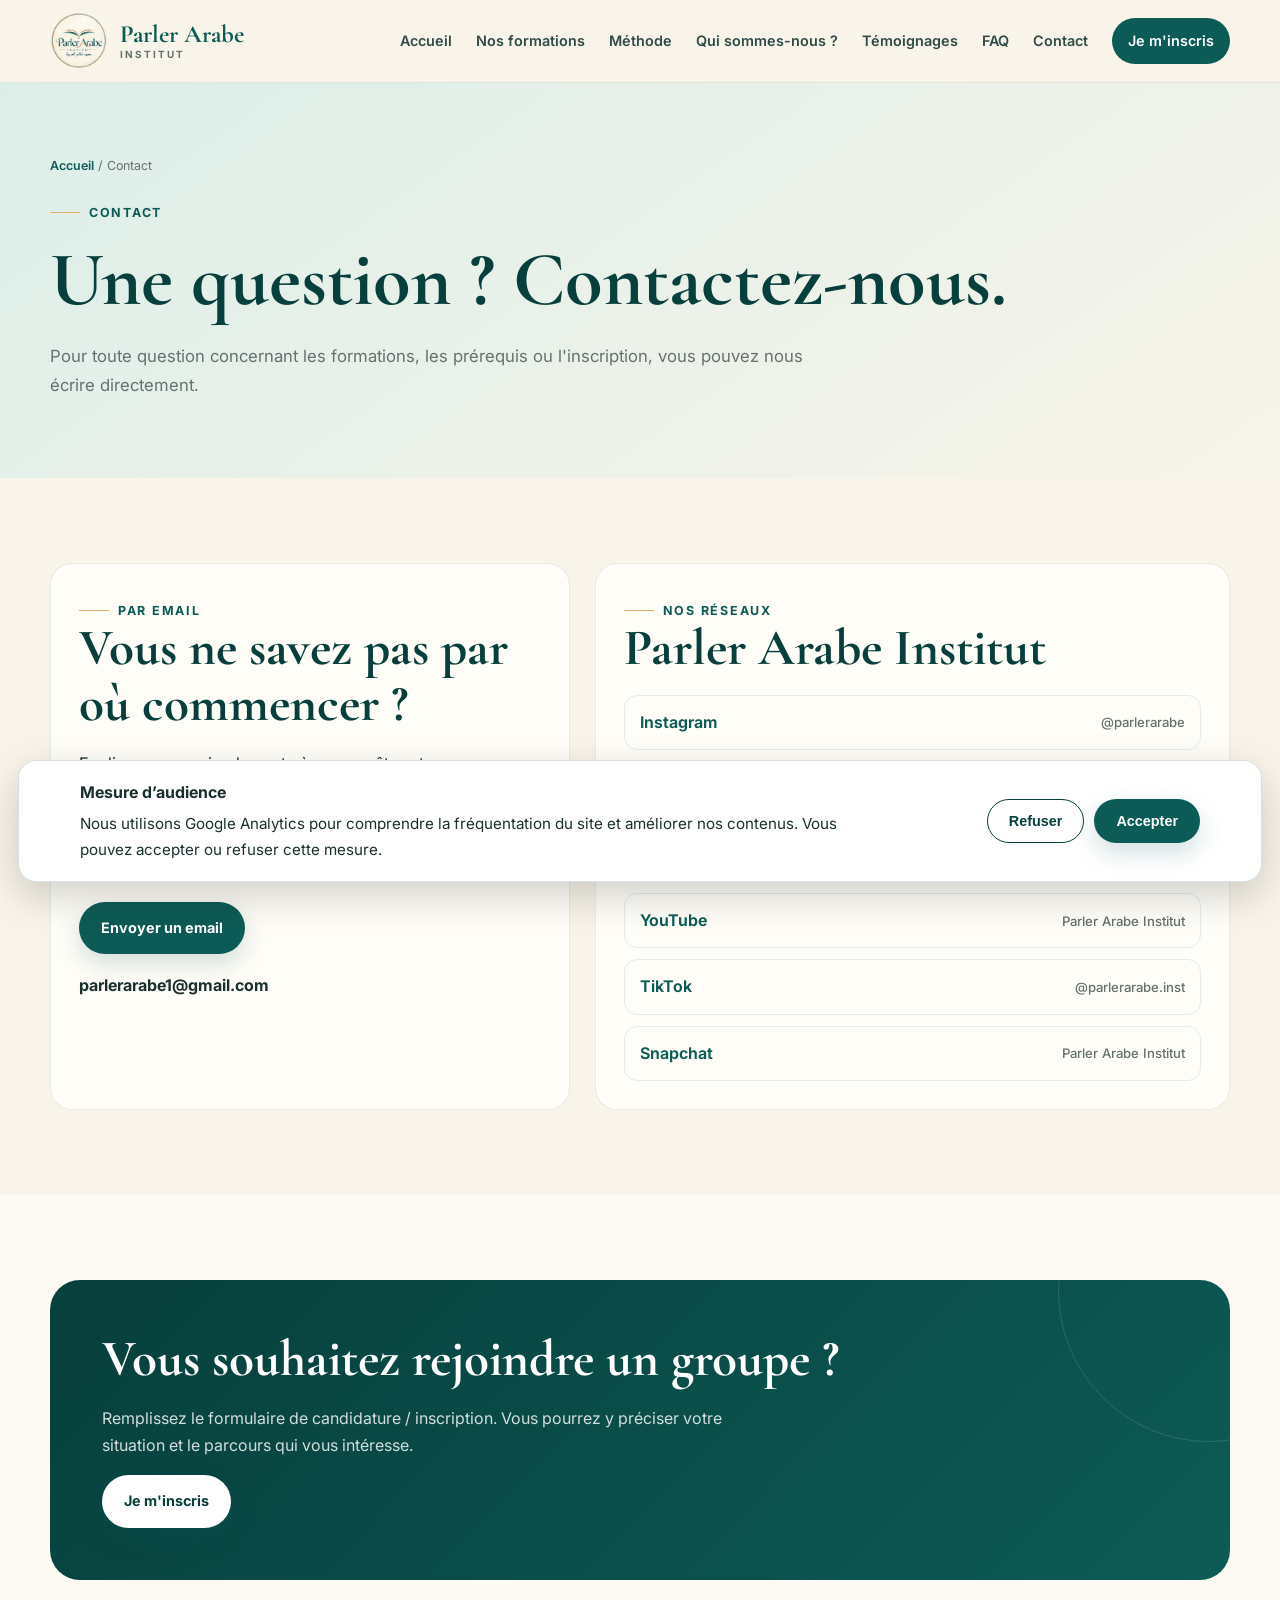
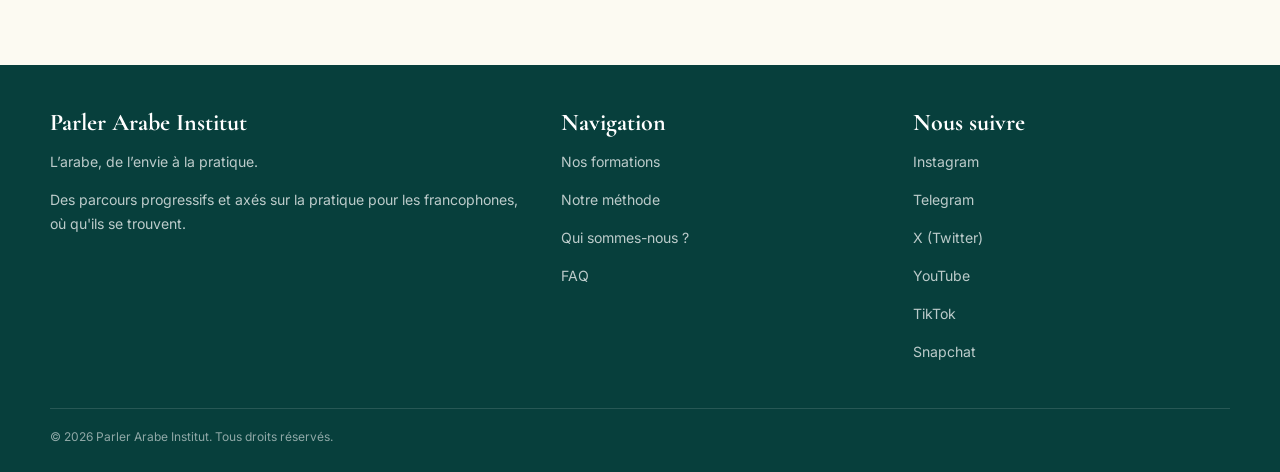
==== commit d5986d3a: "Aligne le contact sur les objectifs d'apprentissage" ====
--- a/contact.html
+++ b/contact.html
@@ -42,5 +42,5 @@
 })();
 </script><meta charset="UTF-8"><meta name="viewport" content="width=device-width, initial-scale=1.0"><meta name="description" content="Contactez Parler Arabe Institut pour toute question sur les cours d'arabe, les formations, les prérequis ou les inscriptions."><meta name="robots" content="index, follow"><link rel="canonical" href="https://parlerarabe.fr/contact.html"><link rel="stylesheet" href="style.css"><title>Contact | Parler Arabe Institut</title></head><body>
 <header class="navbar"><div class="container nav-inner"><a class="brand" href="index.html"><img src="assets/logo-corrige.png?v=2" alt="Parler Arabe Institut"><div>Parler Arabe<small>INSTITUT</small></div></a><button class="menu-btn" aria-label="Ouvrir le menu">☰</button><nav class="nav-links"><a href="index.html">Accueil</a><a href="formations.html">Nos formations</a><a href="methode.html">Méthode</a><a href="qui-sommes-nous.html">Qui sommes-nous ?</a><a href="temoignages.html">Témoignages</a><a href="faq.html">FAQ</a><a href="contact.html">Contact</a><a class="nav-cta" href="https://forms.gle/Bd4HH4yFsfzQt44U6" target="_blank" rel="noopener">Je m'inscris</a></nav></div></header>
-<main><section class="page-hero"><div class="container"><div class="breadcrumb"><a href="index.html">Accueil</a> / Contact</div><div class="eyebrow">Contact</div><h1>Une question ? Contactez-nous.</h1><p>Pour toute question concernant les formations, les prérequis ou l'inscription, vous pouvez nous écrire directement.</p></div></section><section class="section"><div class="container contact-grid"><div class="contact-card"><div class="eyebrow">Par email</div><h2>Vous ne savez pas par où commencer ?</h2><p>Expliquez-nous simplement où vous en êtes et ce que vous aimeriez atteindre. Nous vous orienterons vers le point de départ le plus adapté.</p><a class="btn btn-primary" href="mailto:parlerarabe1@gmail.com">Envoyer un email</a><p style="margin-top:18px"><strong>parlerarabe1@gmail.com</strong></p></div><div class="contact-card"><div class="eyebrow">Nos réseaux</div><h2>Parler Arabe Institut</h2><div class="socials"><a class="social" href="https://www.instagram.com/parlerarabe" target="_blank" rel="noopener">Instagram <span>@parlerarabe</span></a><a class="social" href="https://t.me/parlerarabe" target="_blank" rel="noopener">Telegram <span>@parlerarabe</span></a><a class="social" href="https://x.com/ParlerArabe" target="_blank" rel="noopener">X (Twitter) <span>@ParlerArabe</span></a><a class="social" href="https://www.youtube.com/@ParlerArabeInstitut" target="_blank" rel="noopener">YouTube <span>Parler Arabe Institut</span></a><a class="social" href="https://www.tiktok.com/@parlerarabe.inst" target="_blank" rel="noopener">TikTok <span>@parlerarabe.inst</span></a><a class="social" href="https://snapchat.com/t/4EVWT48Z" target="_blank" rel="noopener">Snapchat <span>Parler Arabe Institut</span></a></div></div></div></section><section class="section alt"><div class="container"><div class="cta"><h2>Vous souhaitez rejoindre un groupe ?</h2><p>Remplissez le formulaire de candidature / inscription. Vous pourrez y préciser votre situation et le parcours qui vous intéresse.</p><a class="btn btn-primary" style="background:#fff;color:#073f3c" href="https://forms.gle/Bd4HH4yFsfzQt44U6" target="_blank" rel="noopener">Je m'inscris</a></div></div></section></main>
+<main><section class="page-hero"><div class="container"><div class="breadcrumb"><a href="index.html">Accueil</a> / Contact</div><div class="eyebrow">Contact</div><h1>Une question ? Contactez-nous.</h1><p>Pour toute question concernant les formations, les prérequis ou l'inscription, vous pouvez nous écrire directement.</p></div></section><section class="section"><div class="container contact-grid"><div class="contact-card"><div class="eyebrow">Par email</div><h2>Vous ne savez pas par où commencer ?</h2><p>Expliquez-nous simplement où vous en êtes et ce que vous aimeriez atteindre : mieux comprendre ce que vous entendez ou lisez, parler avec plus d’aisance, progresser à l’écrit ou développer l’ensemble de vos compétences. Nous vous orienterons vers le point de départ le plus adapté.</p><a class="btn btn-primary" href="mailto:parlerarabe1@gmail.com">Envoyer un email</a><p style="margin-top:18px"><strong>parlerarabe1@gmail.com</strong></p></div><div class="contact-card"><div class="eyebrow">Nos réseaux</div><h2>Parler Arabe Institut</h2><div class="socials"><a class="social" href="https://www.instagram.com/parlerarabe" target="_blank" rel="noopener">Instagram <span>@parlerarabe</span></a><a class="social" href="https://t.me/parlerarabe" target="_blank" rel="noopener">Telegram <span>@parlerarabe</span></a><a class="social" href="https://x.com/ParlerArabe" target="_blank" rel="noopener">X (Twitter) <span>@ParlerArabe</span></a><a class="social" href="https://www.youtube.com/@ParlerArabeInstitut" target="_blank" rel="noopener">YouTube <span>Parler Arabe Institut</span></a><a class="social" href="https://www.tiktok.com/@parlerarabe.inst" target="_blank" rel="noopener">TikTok <span>@parlerarabe.inst</span></a><a class="social" href="https://snapchat.com/t/4EVWT48Z" target="_blank" rel="noopener">Snapchat <span>Parler Arabe Institut</span></a></div></div></div></section><section class="section alt"><div class="container"><div class="cta"><h2>Vous souhaitez rejoindre un groupe ?</h2><p>Remplissez le formulaire de candidature / inscription. Vous pourrez y préciser votre situation et le parcours qui vous intéresse.</p><a class="btn btn-primary" style="background:#fff;color:#073f3c" href="https://forms.gle/Bd4HH4yFsfzQt44U6" target="_blank" rel="noopener">Je m'inscris</a></div></div></section></main>
 <footer class="footer"><div class="container"><div class="footer-grid"><div><h3>Parler Arabe Institut</h3><p>L’arabe, de l’envie à la pratique.</p><p>Des parcours progressifs et axés sur la pratique pour les francophones, où qu'ils se trouvent.</p></div><div><h3>Navigation</h3><p><a href="formations.html">Nos formations</a></p><p><a href="methode.html">Notre méthode</a></p><p><a href="qui-sommes-nous.html">Qui sommes-nous ?</a></p><p><a href="faq.html">FAQ</a></p></div><div><h3>Nous suivre</h3><p><a href="https://www.instagram.com/parlerarabe" target="_blank" rel="noopener">Instagram</a></p><p><a href="https://t.me/parlerarabe" target="_blank" rel="noopener">Telegram</a></p><p><a href="https://x.com/ParlerArabe" target="_blank" rel="noopener">X (Twitter)</a></p><p><a href="https://www.youtube.com/@ParlerArabeInstitut" target="_blank" rel="noopener">YouTube</a></p><p><a href="https://www.tiktok.com/@parlerarabe.inst" target="_blank" rel="noopener">TikTok</a></p><p><a href="https://snapchat.com/t/4EVWT48Z" target="_blank" rel="noopener">Snapchat</a></p></div></div><div class="footer-bottom">© <span data-year></span> Parler Arabe Institut. Tous droits réservés.</div></div></footer><script src="script.js"></script></body></html>
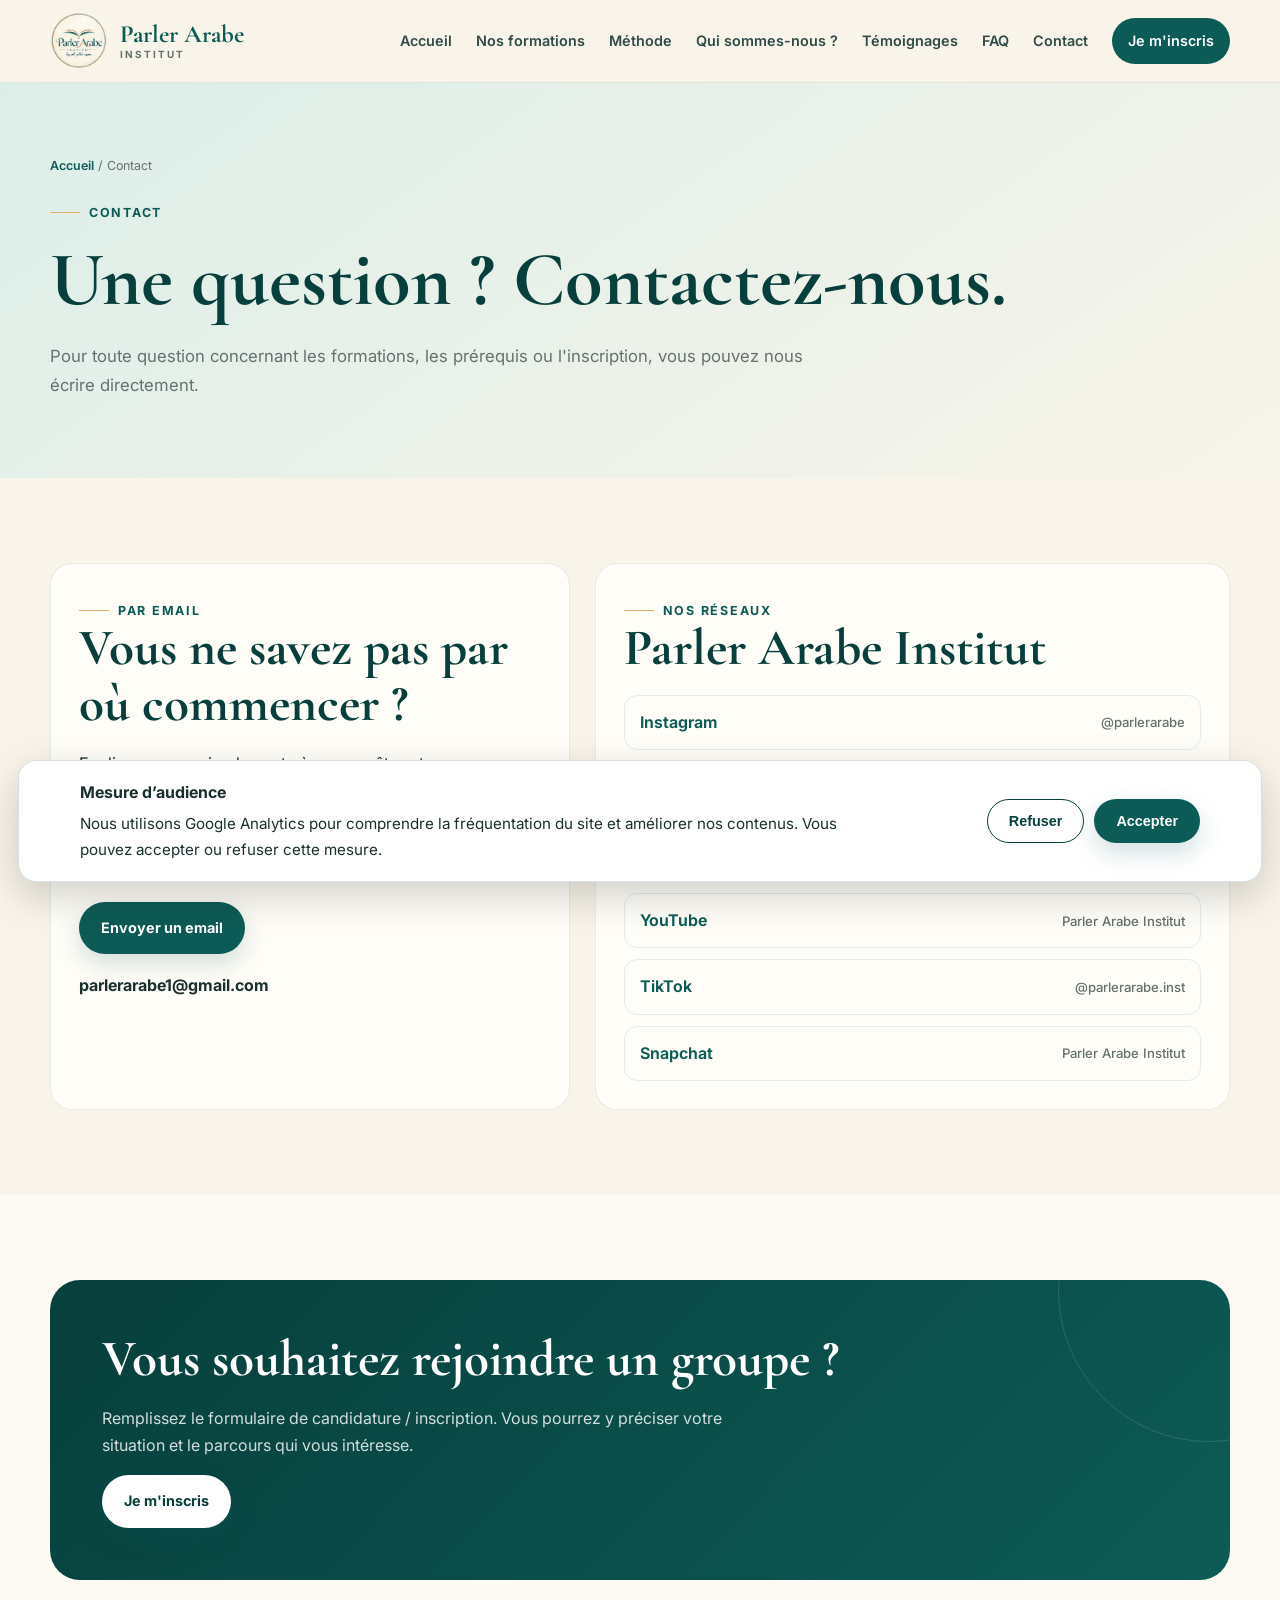
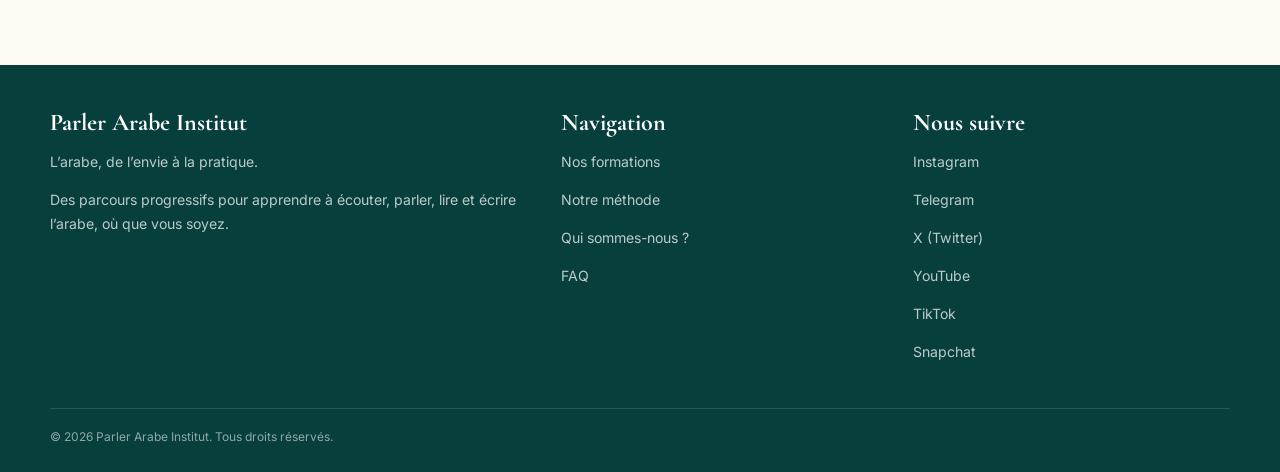
==== commit 2a935dee: "Harmonise le positionnement pedagogique du site" ====
--- a/contact.html
+++ b/contact.html
@@ -43,4 +43,4 @@
 </script><meta charset="UTF-8"><meta name="viewport" content="width=device-width, initial-scale=1.0"><meta name="description" content="Contactez Parler Arabe Institut pour toute question sur les cours d'arabe, les formations, les prérequis ou les inscriptions."><meta name="robots" content="index, follow"><link rel="canonical" href="https://parlerarabe.fr/contact.html"><link rel="stylesheet" href="style.css"><title>Contact | Parler Arabe Institut</title></head><body>
 <header class="navbar"><div class="container nav-inner"><a class="brand" href="index.html"><img src="assets/logo-corrige.png?v=2" alt="Parler Arabe Institut"><div>Parler Arabe<small>INSTITUT</small></div></a><button class="menu-btn" aria-label="Ouvrir le menu">☰</button><nav class="nav-links"><a href="index.html">Accueil</a><a href="formations.html">Nos formations</a><a href="methode.html">Méthode</a><a href="qui-sommes-nous.html">Qui sommes-nous ?</a><a href="temoignages.html">Témoignages</a><a href="faq.html">FAQ</a><a href="contact.html">Contact</a><a class="nav-cta" href="https://forms.gle/Bd4HH4yFsfzQt44U6" target="_blank" rel="noopener">Je m'inscris</a></nav></div></header>
 <main><section class="page-hero"><div class="container"><div class="breadcrumb"><a href="index.html">Accueil</a> / Contact</div><div class="eyebrow">Contact</div><h1>Une question ? Contactez-nous.</h1><p>Pour toute question concernant les formations, les prérequis ou l'inscription, vous pouvez nous écrire directement.</p></div></section><section class="section"><div class="container contact-grid"><div class="contact-card"><div class="eyebrow">Par email</div><h2>Vous ne savez pas par où commencer ?</h2><p>Expliquez-nous simplement où vous en êtes et ce que vous aimeriez atteindre : mieux comprendre ce que vous entendez ou lisez, parler avec plus d’aisance, progresser à l’écrit ou développer l’ensemble de vos compétences. Nous vous orienterons vers le point de départ le plus adapté.</p><a class="btn btn-primary" href="mailto:parlerarabe1@gmail.com">Envoyer un email</a><p style="margin-top:18px"><strong>parlerarabe1@gmail.com</strong></p></div><div class="contact-card"><div class="eyebrow">Nos réseaux</div><h2>Parler Arabe Institut</h2><div class="socials"><a class="social" href="https://www.instagram.com/parlerarabe" target="_blank" rel="noopener">Instagram <span>@parlerarabe</span></a><a class="social" href="https://t.me/parlerarabe" target="_blank" rel="noopener">Telegram <span>@parlerarabe</span></a><a class="social" href="https://x.com/ParlerArabe" target="_blank" rel="noopener">X (Twitter) <span>@ParlerArabe</span></a><a class="social" href="https://www.youtube.com/@ParlerArabeInstitut" target="_blank" rel="noopener">YouTube <span>Parler Arabe Institut</span></a><a class="social" href="https://www.tiktok.com/@parlerarabe.inst" target="_blank" rel="noopener">TikTok <span>@parlerarabe.inst</span></a><a class="social" href="https://snapchat.com/t/4EVWT48Z" target="_blank" rel="noopener">Snapchat <span>Parler Arabe Institut</span></a></div></div></div></section><section class="section alt"><div class="container"><div class="cta"><h2>Vous souhaitez rejoindre un groupe ?</h2><p>Remplissez le formulaire de candidature / inscription. Vous pourrez y préciser votre situation et le parcours qui vous intéresse.</p><a class="btn btn-primary" style="background:#fff;color:#073f3c" href="https://forms.gle/Bd4HH4yFsfzQt44U6" target="_blank" rel="noopener">Je m'inscris</a></div></div></section></main>
-<footer class="footer"><div class="container"><div class="footer-grid"><div><h3>Parler Arabe Institut</h3><p>L’arabe, de l’envie à la pratique.</p><p>Des parcours progressifs et axés sur la pratique pour les francophones, où qu'ils se trouvent.</p></div><div><h3>Navigation</h3><p><a href="formations.html">Nos formations</a></p><p><a href="methode.html">Notre méthode</a></p><p><a href="qui-sommes-nous.html">Qui sommes-nous ?</a></p><p><a href="faq.html">FAQ</a></p></div><div><h3>Nous suivre</h3><p><a href="https://www.instagram.com/parlerarabe" target="_blank" rel="noopener">Instagram</a></p><p><a href="https://t.me/parlerarabe" target="_blank" rel="noopener">Telegram</a></p><p><a href="https://x.com/ParlerArabe" target="_blank" rel="noopener">X (Twitter)</a></p><p><a href="https://www.youtube.com/@ParlerArabeInstitut" target="_blank" rel="noopener">YouTube</a></p><p><a href="https://www.tiktok.com/@parlerarabe.inst" target="_blank" rel="noopener">TikTok</a></p><p><a href="https://snapchat.com/t/4EVWT48Z" target="_blank" rel="noopener">Snapchat</a></p></div></div><div class="footer-bottom">© <span data-year></span> Parler Arabe Institut. Tous droits réservés.</div></div></footer><script src="script.js"></script></body></html>+<footer class="footer"><div class="container"><div class="footer-grid"><div><h3>Parler Arabe Institut</h3><p>L’arabe, de l’envie à la pratique.</p><p>Des parcours progressifs pour apprendre à écouter, parler, lire et écrire l’arabe, où que vous soyez.</p></div><div><h3>Navigation</h3><p><a href="formations.html">Nos formations</a></p><p><a href="methode.html">Notre méthode</a></p><p><a href="qui-sommes-nous.html">Qui sommes-nous ?</a></p><p><a href="faq.html">FAQ</a></p></div><div><h3>Nous suivre</h3><p><a href="https://www.instagram.com/parlerarabe" target="_blank" rel="noopener">Instagram</a></p><p><a href="https://t.me/parlerarabe" target="_blank" rel="noopener">Telegram</a></p><p><a href="https://x.com/ParlerArabe" target="_blank" rel="noopener">X (Twitter)</a></p><p><a href="https://www.youtube.com/@ParlerArabeInstitut" target="_blank" rel="noopener">YouTube</a></p><p><a href="https://www.tiktok.com/@parlerarabe.inst" target="_blank" rel="noopener">TikTok</a></p><p><a href="https://snapchat.com/t/4EVWT48Z" target="_blank" rel="noopener">Snapchat</a></p></div></div><div class="footer-bottom">© <span data-year></span> Parler Arabe Institut. Tous droits réservés.</div></div></footer><script src="script.js"></script></body></html>
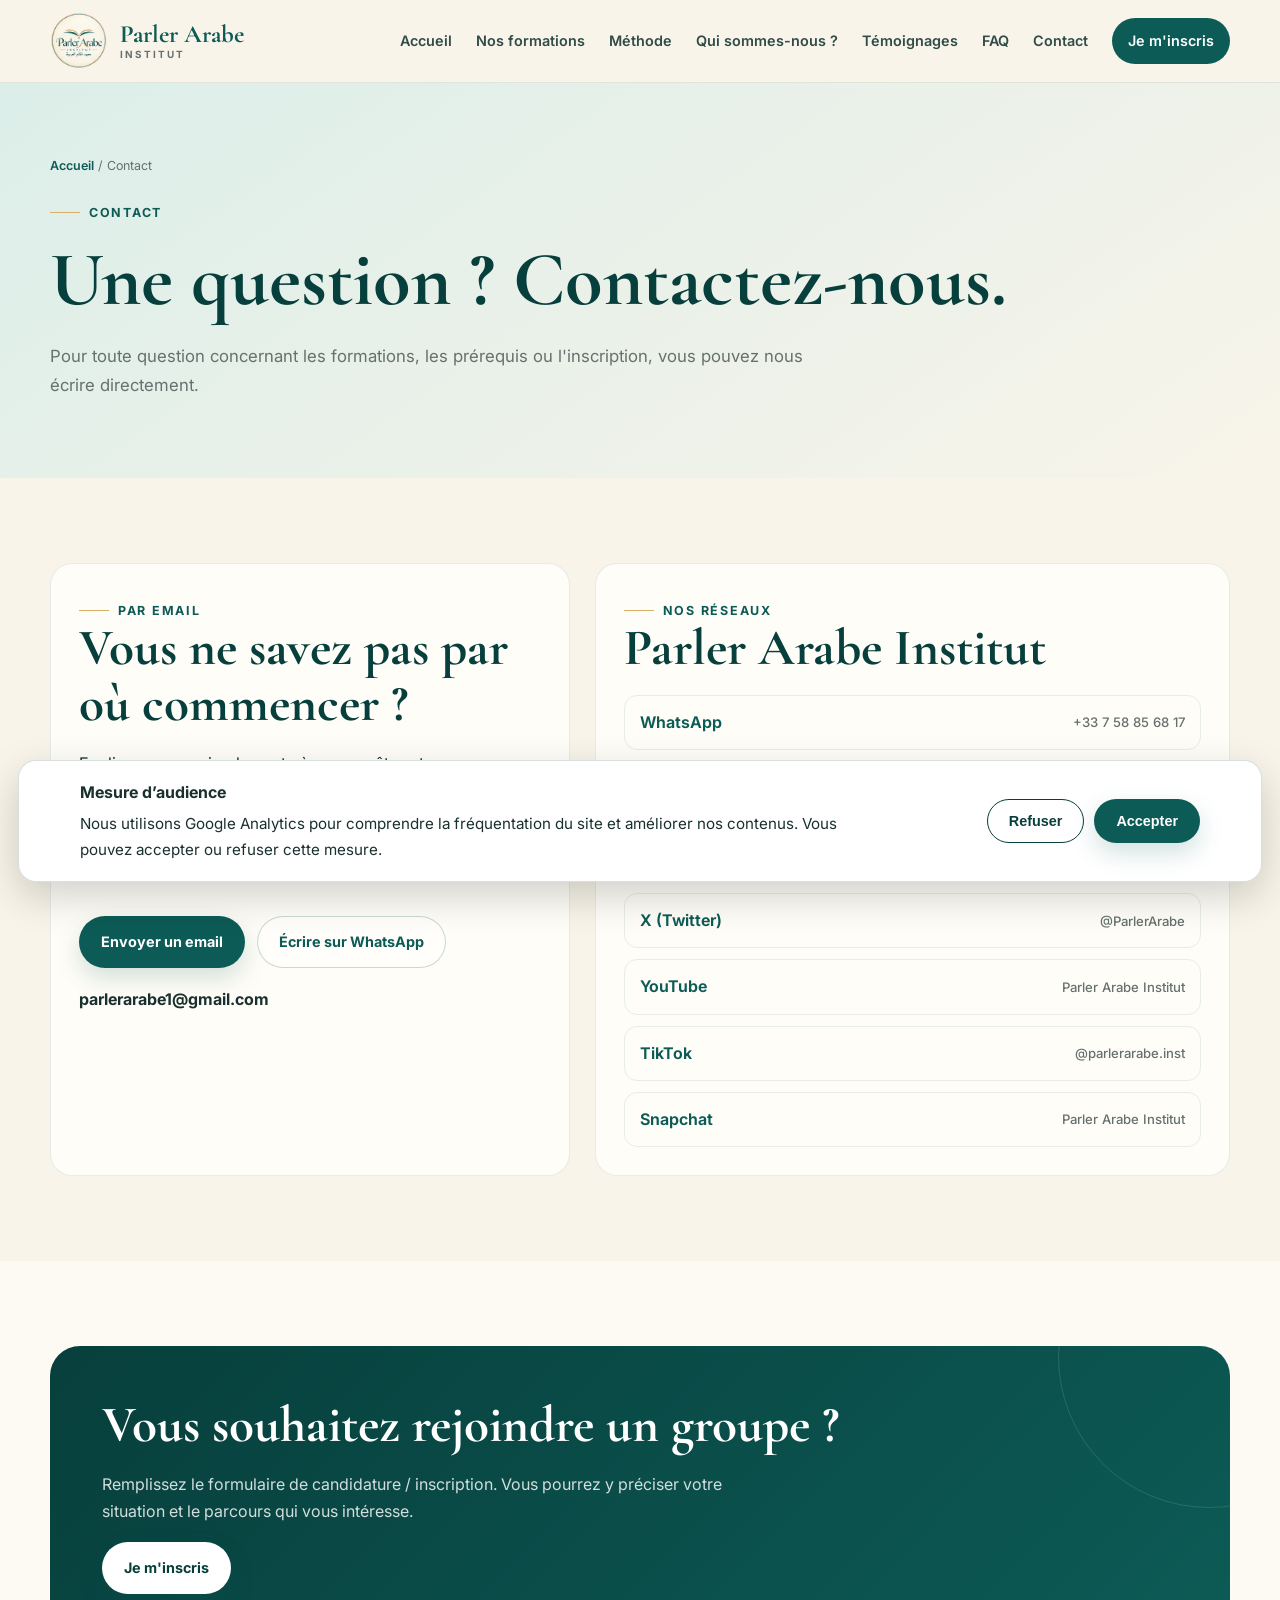
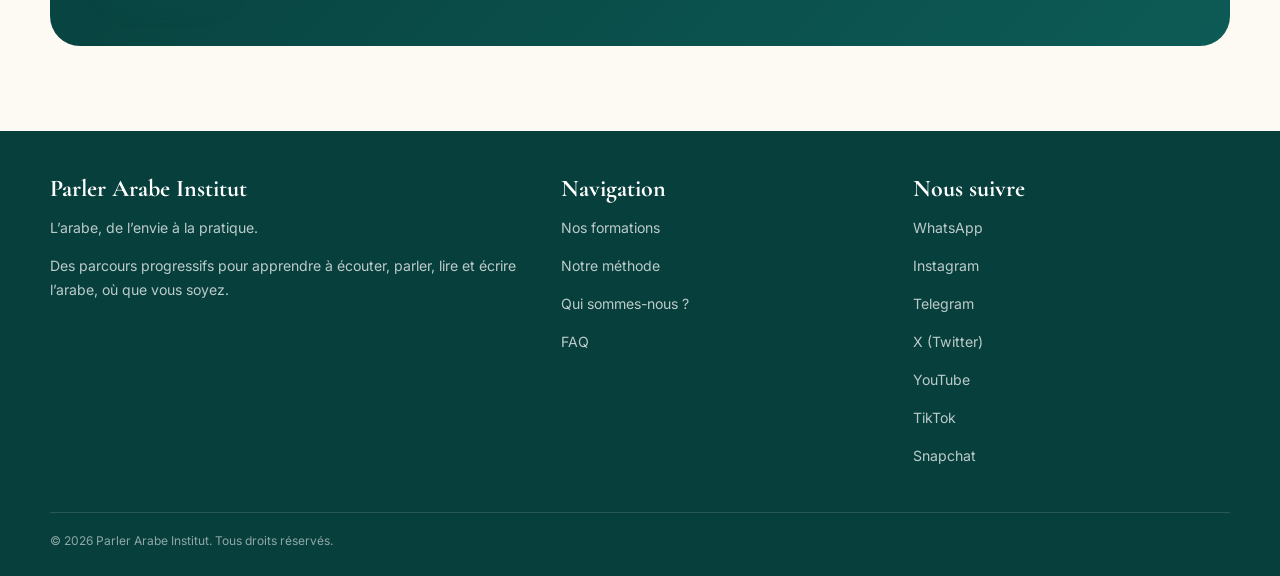
==== commit 7b9f97e6: "Ajoute WhatsApp aux moyens de contact" ====
--- a/contact.html
+++ b/contact.html
@@ -42,5 +42,5 @@
 })();
 </script><meta charset="UTF-8"><meta name="viewport" content="width=device-width, initial-scale=1.0"><meta name="description" content="Contactez Parler Arabe Institut pour toute question sur les cours d'arabe, les formations, les prérequis ou les inscriptions."><meta name="robots" content="index, follow"><link rel="canonical" href="https://parlerarabe.fr/contact.html"><link rel="stylesheet" href="style.css"><title>Contact | Parler Arabe Institut</title></head><body>
 <header class="navbar"><div class="container nav-inner"><a class="brand" href="index.html"><img src="assets/logo-corrige.png?v=2" alt="Parler Arabe Institut"><div>Parler Arabe<small>INSTITUT</small></div></a><button class="menu-btn" aria-label="Ouvrir le menu">☰</button><nav class="nav-links"><a href="index.html">Accueil</a><a href="formations.html">Nos formations</a><a href="methode.html">Méthode</a><a href="qui-sommes-nous.html">Qui sommes-nous ?</a><a href="temoignages.html">Témoignages</a><a href="faq.html">FAQ</a><a href="contact.html">Contact</a><a class="nav-cta" href="https://forms.gle/Bd4HH4yFsfzQt44U6" target="_blank" rel="noopener">Je m'inscris</a></nav></div></header>
-<main><section class="page-hero"><div class="container"><div class="breadcrumb"><a href="index.html">Accueil</a> / Contact</div><div class="eyebrow">Contact</div><h1>Une question ? Contactez-nous.</h1><p>Pour toute question concernant les formations, les prérequis ou l'inscription, vous pouvez nous écrire directement.</p></div></section><section class="section"><div class="container contact-grid"><div class="contact-card"><div class="eyebrow">Par email</div><h2>Vous ne savez pas par où commencer ?</h2><p>Expliquez-nous simplement où vous en êtes et ce que vous aimeriez atteindre : mieux comprendre ce que vous entendez ou lisez, parler avec plus d’aisance, progresser à l’écrit ou développer l’ensemble de vos compétences. Nous vous orienterons vers le point de départ le plus adapté.</p><a class="btn btn-primary" href="mailto:parlerarabe1@gmail.com">Envoyer un email</a><p style="margin-top:18px"><strong>parlerarabe1@gmail.com</strong></p></div><div class="contact-card"><div class="eyebrow">Nos réseaux</div><h2>Parler Arabe Institut</h2><div class="socials"><a class="social" href="https://www.instagram.com/parlerarabe" target="_blank" rel="noopener">Instagram <span>@parlerarabe</span></a><a class="social" href="https://t.me/parlerarabe" target="_blank" rel="noopener">Telegram <span>@parlerarabe</span></a><a class="social" href="https://x.com/ParlerArabe" target="_blank" rel="noopener">X (Twitter) <span>@ParlerArabe</span></a><a class="social" href="https://www.youtube.com/@ParlerArabeInstitut" target="_blank" rel="noopener">YouTube <span>Parler Arabe Institut</span></a><a class="social" href="https://www.tiktok.com/@parlerarabe.inst" target="_blank" rel="noopener">TikTok <span>@parlerarabe.inst</span></a><a class="social" href="https://snapchat.com/t/4EVWT48Z" target="_blank" rel="noopener">Snapchat <span>Parler Arabe Institut</span></a></div></div></div></section><section class="section alt"><div class="container"><div class="cta"><h2>Vous souhaitez rejoindre un groupe ?</h2><p>Remplissez le formulaire de candidature / inscription. Vous pourrez y préciser votre situation et le parcours qui vous intéresse.</p><a class="btn btn-primary" style="background:#fff;color:#073f3c" href="https://forms.gle/Bd4HH4yFsfzQt44U6" target="_blank" rel="noopener">Je m'inscris</a></div></div></section></main>
-<footer class="footer"><div class="container"><div class="footer-grid"><div><h3>Parler Arabe Institut</h3><p>L’arabe, de l’envie à la pratique.</p><p>Des parcours progressifs pour apprendre à écouter, parler, lire et écrire l’arabe, où que vous soyez.</p></div><div><h3>Navigation</h3><p><a href="formations.html">Nos formations</a></p><p><a href="methode.html">Notre méthode</a></p><p><a href="qui-sommes-nous.html">Qui sommes-nous ?</a></p><p><a href="faq.html">FAQ</a></p></div><div><h3>Nous suivre</h3><p><a href="https://www.instagram.com/parlerarabe" target="_blank" rel="noopener">Instagram</a></p><p><a href="https://t.me/parlerarabe" target="_blank" rel="noopener">Telegram</a></p><p><a href="https://x.com/ParlerArabe" target="_blank" rel="noopener">X (Twitter)</a></p><p><a href="https://www.youtube.com/@ParlerArabeInstitut" target="_blank" rel="noopener">YouTube</a></p><p><a href="https://www.tiktok.com/@parlerarabe.inst" target="_blank" rel="noopener">TikTok</a></p><p><a href="https://snapchat.com/t/4EVWT48Z" target="_blank" rel="noopener">Snapchat</a></p></div></div><div class="footer-bottom">© <span data-year></span> Parler Arabe Institut. Tous droits réservés.</div></div></footer><script src="script.js"></script></body></html>+<main><section class="page-hero"><div class="container"><div class="breadcrumb"><a href="index.html">Accueil</a> / Contact</div><div class="eyebrow">Contact</div><h1>Une question ? Contactez-nous.</h1><p>Pour toute question concernant les formations, les prérequis ou l'inscription, vous pouvez nous écrire directement.</p></div></section><section class="section"><div class="container contact-grid"><div class="contact-card"><div class="eyebrow">Par email</div><h2>Vous ne savez pas par où commencer ?</h2><p>Expliquez-nous simplement où vous en êtes et ce que vous aimeriez atteindre : mieux comprendre ce que vous entendez ou lisez, parler avec plus d’aisance, progresser à l’écrit ou développer l’ensemble de vos compétences. Nous vous orienterons vers le point de départ le plus adapté.</p><div class="hero-actions"><a class="btn btn-primary" href="mailto:parlerarabe1@gmail.com">Envoyer un email</a><a class="btn btn-secondary" href="https://wa.me/33758856817" target="_blank" rel="noopener">Écrire sur WhatsApp</a></div><p style="margin-top:18px"><strong>parlerarabe1@gmail.com</strong></p></div><div class="contact-card"><div class="eyebrow">Nos réseaux</div><h2>Parler Arabe Institut</h2><div class="socials"><a class="social" href="https://wa.me/33758856817" target="_blank" rel="noopener">WhatsApp <span>+33 7 58 85 68 17</span></a><a class="social" href="https://www.instagram.com/parlerarabe" target="_blank" rel="noopener">Instagram <span>@parlerarabe</span></a><a class="social" href="https://t.me/parlerarabe" target="_blank" rel="noopener">Telegram <span>@parlerarabe</span></a><a class="social" href="https://x.com/ParlerArabe" target="_blank" rel="noopener">X (Twitter) <span>@ParlerArabe</span></a><a class="social" href="https://www.youtube.com/@ParlerArabeInstitut" target="_blank" rel="noopener">YouTube <span>Parler Arabe Institut</span></a><a class="social" href="https://www.tiktok.com/@parlerarabe.inst" target="_blank" rel="noopener">TikTok <span>@parlerarabe.inst</span></a><a class="social" href="https://snapchat.com/t/4EVWT48Z" target="_blank" rel="noopener">Snapchat <span>Parler Arabe Institut</span></a></div></div></div></section><section class="section alt"><div class="container"><div class="cta"><h2>Vous souhaitez rejoindre un groupe ?</h2><p>Remplissez le formulaire de candidature / inscription. Vous pourrez y préciser votre situation et le parcours qui vous intéresse.</p><a class="btn btn-primary" style="background:#fff;color:#073f3c" href="https://forms.gle/Bd4HH4yFsfzQt44U6" target="_blank" rel="noopener">Je m'inscris</a></div></div></section></main>
+<footer class="footer"><div class="container"><div class="footer-grid"><div><h3>Parler Arabe Institut</h3><p>L’arabe, de l’envie à la pratique.</p><p>Des parcours progressifs pour apprendre à écouter, parler, lire et écrire l’arabe, où que vous soyez.</p></div><div><h3>Navigation</h3><p><a href="formations.html">Nos formations</a></p><p><a href="methode.html">Notre méthode</a></p><p><a href="qui-sommes-nous.html">Qui sommes-nous ?</a></p><p><a href="faq.html">FAQ</a></p></div><div><h3>Nous suivre</h3><p><a href="https://wa.me/33758856817" target="_blank" rel="noopener">WhatsApp</a></p><p><a href="https://www.instagram.com/parlerarabe" target="_blank" rel="noopener">Instagram</a></p><p><a href="https://t.me/parlerarabe" target="_blank" rel="noopener">Telegram</a></p><p><a href="https://x.com/ParlerArabe" target="_blank" rel="noopener">X (Twitter)</a></p><p><a href="https://www.youtube.com/@ParlerArabeInstitut" target="_blank" rel="noopener">YouTube</a></p><p><a href="https://www.tiktok.com/@parlerarabe.inst" target="_blank" rel="noopener">TikTok</a></p><p><a href="https://snapchat.com/t/4EVWT48Z" target="_blank" rel="noopener">Snapchat</a></p></div></div><div class="footer-bottom">© <span data-year></span> Parler Arabe Institut. Tous droits réservés.</div></div></footer><script src="script.js"></script></body></html>
--- a/style.css
+++ b/style.css
@@ -218,3 +218,16 @@
 .cookie-actions{display:flex;gap:10px;flex-shrink:0}
 .cookie-refuse{border-color:#073f3c;color:#073f3c;background:#fff}
 @media(max-width:700px){.cookie-consent-inner{display:block}.cookie-actions{margin-top:14px}.cookie-actions .btn{flex:1}}
+
+
+/* Les quatre compétences */
+.skill-grid{display:grid;grid-template-columns:repeat(4,1fr);gap:18px;margin-top:34px}
+.skill{background:rgba(255,253,247,.88);border:1px solid rgba(13,91,86,.10);border-radius:20px;padding:26px 22px;text-align:center;box-shadow:0 10px 30px rgba(7,63,60,.045);transition:.25s ease}
+.skill:hover{transform:translateY(-3px);box-shadow:var(--shadow)}
+.skill-icon{width:54px;height:54px;margin:0 auto 16px;border-radius:50%;display:flex;align-items:center;justify-content:center;background:var(--aqua-light);color:var(--green)}
+.skill-icon svg{width:27px;height:27px;fill:none;stroke:currentColor;stroke-width:1.6;stroke-linecap:round;stroke-linejoin:round}
+.skill h3{font-size:1.65rem;margin-bottom:8px}
+.skill p{margin:0;color:var(--muted);font-size:.9rem;line-height:1.55}
+.skills-note{max-width:720px;margin:24px auto 0;text-align:center;color:var(--green-dark);font-weight:600}
+@media(max-width:900px){.skill-grid{grid-template-columns:repeat(2,1fr)}}
+@media(max-width:520px){.skill-grid{grid-template-columns:1fr 1fr;gap:11px}.skill{padding:20px 12px}.skill-icon{width:46px;height:46px}.skill-icon svg{width:23px;height:23px}.skill h3{font-size:1.4rem}.skill p{font-size:.82rem}}
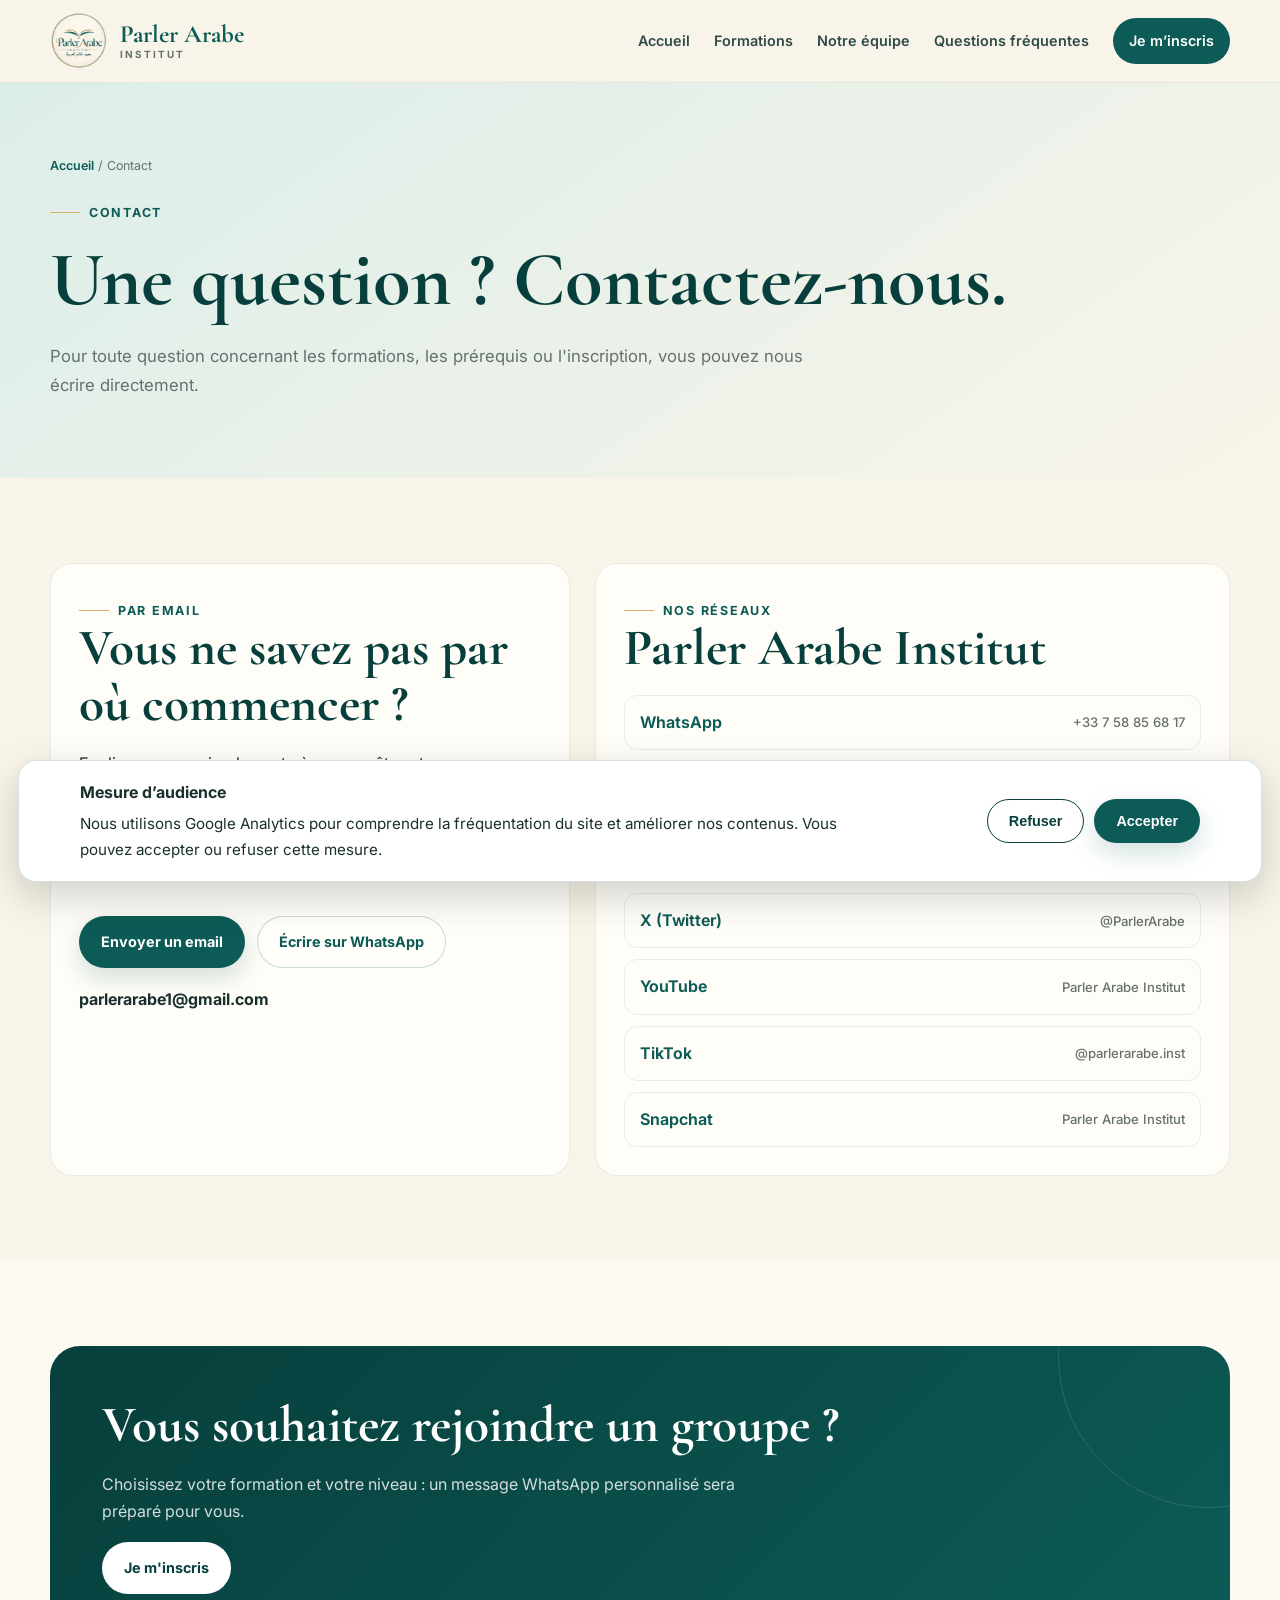
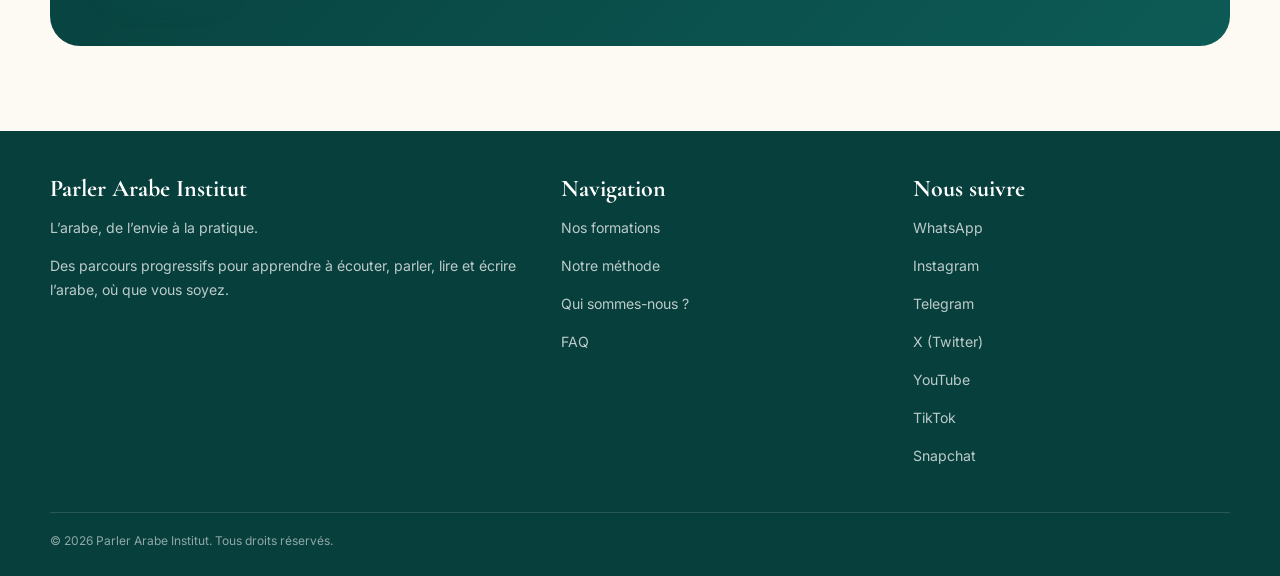
==== commit 0b78af84: "Simplifier navigation et accès à l'inscription" ====
--- a/contact.html
+++ b/contact.html
@@ -41,6 +41,6 @@
   });
 })();
 </script><meta charset="UTF-8"><meta name="viewport" content="width=device-width, initial-scale=1.0"><meta name="description" content="Contactez Parler Arabe Institut pour toute question sur les cours d'arabe, les formations, les prérequis ou les inscriptions."><meta name="robots" content="index, follow"><link rel="canonical" href="https://parlerarabe.fr/contact.html"><link rel="stylesheet" href="style.css"><title>Contact | Parler Arabe Institut</title></head><body>
-<header class="navbar"><div class="container nav-inner"><a class="brand" href="index.html"><img src="assets/logo-corrige.png?v=2" alt="Parler Arabe Institut"><div>Parler Arabe<small>INSTITUT</small></div></a><button class="menu-btn" aria-label="Ouvrir le menu">☰</button><nav class="nav-links"><a href="index.html">Accueil</a><a href="formations.html">Nos formations</a><a href="methode.html">Méthode</a><a href="qui-sommes-nous.html">Qui sommes-nous ?</a><a href="temoignages.html">Témoignages</a><a href="faq.html">FAQ</a><a href="contact.html">Contact</a><a class="nav-cta" href="https://forms.gle/Bd4HH4yFsfzQt44U6" target="_blank" rel="noopener">Je m'inscris</a></nav></div></header>
-<main><section class="page-hero"><div class="container"><div class="breadcrumb"><a href="index.html">Accueil</a> / Contact</div><div class="eyebrow">Contact</div><h1>Une question ? Contactez-nous.</h1><p>Pour toute question concernant les formations, les prérequis ou l'inscription, vous pouvez nous écrire directement.</p></div></section><section class="section"><div class="container contact-grid"><div class="contact-card"><div class="eyebrow">Par email</div><h2>Vous ne savez pas par où commencer ?</h2><p>Expliquez-nous simplement où vous en êtes et ce que vous aimeriez atteindre : mieux comprendre ce que vous entendez ou lisez, parler avec plus d’aisance, progresser à l’écrit ou développer l’ensemble de vos compétences. Nous vous orienterons vers le point de départ le plus adapté.</p><div class="hero-actions"><a class="btn btn-primary" href="mailto:parlerarabe1@gmail.com">Envoyer un email</a><a class="btn btn-secondary" href="https://wa.me/33758856817" target="_blank" rel="noopener">Écrire sur WhatsApp</a></div><p style="margin-top:18px"><strong>parlerarabe1@gmail.com</strong></p></div><div class="contact-card"><div class="eyebrow">Nos réseaux</div><h2>Parler Arabe Institut</h2><div class="socials"><a class="social" href="https://wa.me/33758856817" target="_blank" rel="noopener">WhatsApp <span>+33 7 58 85 68 17</span></a><a class="social" href="https://www.instagram.com/parlerarabe" target="_blank" rel="noopener">Instagram <span>@parlerarabe</span></a><a class="social" href="https://t.me/parlerarabe" target="_blank" rel="noopener">Telegram <span>@parlerarabe</span></a><a class="social" href="https://x.com/ParlerArabe" target="_blank" rel="noopener">X (Twitter) <span>@ParlerArabe</span></a><a class="social" href="https://www.youtube.com/@ParlerArabeInstitut" target="_blank" rel="noopener">YouTube <span>Parler Arabe Institut</span></a><a class="social" href="https://www.tiktok.com/@parlerarabe.inst" target="_blank" rel="noopener">TikTok <span>@parlerarabe.inst</span></a><a class="social" href="https://snapchat.com/t/4EVWT48Z" target="_blank" rel="noopener">Snapchat <span>Parler Arabe Institut</span></a></div></div></div></section><section class="section alt"><div class="container"><div class="cta"><h2>Vous souhaitez rejoindre un groupe ?</h2><p>Remplissez le formulaire de candidature / inscription. Vous pourrez y préciser votre situation et le parcours qui vous intéresse.</p><a class="btn btn-primary" style="background:#fff;color:#073f3c" href="https://forms.gle/Bd4HH4yFsfzQt44U6" target="_blank" rel="noopener">Je m'inscris</a></div></div></section></main>
+<header class="navbar"><div class="container nav-inner"><a class="brand" href="index.html"><img src="assets/logo-corrige.png?v=2" alt="Parler Arabe Institut"><div>Parler Arabe<small>INSTITUT</small></div></a><button class="menu-btn" type="button" aria-label="Ouvrir le menu" aria-expanded="false" aria-controls="nav-principale">☰</button><nav id="nav-principale" class="nav-links"><a href="index.html">Accueil</a><a href="formations.html">Formations</a><a href="qui-sommes-nous.html">Notre équipe</a><a href="faq.html">Questions fréquentes</a><a class="nav-cta" href="inscription.html">Je m’inscris</a></nav></div></header>
+<main><section class="page-hero"><div class="container"><div class="breadcrumb"><a href="index.html">Accueil</a> / Contact</div><div class="eyebrow">Contact</div><h1>Une question ? Contactez-nous.</h1><p>Pour toute question concernant les formations, les prérequis ou l'inscription, vous pouvez nous écrire directement.</p></div></section><section class="section"><div class="container contact-grid"><div class="contact-card"><div class="eyebrow">Par email</div><h2>Vous ne savez pas par où commencer ?</h2><p>Expliquez-nous simplement où vous en êtes et ce que vous aimeriez atteindre : mieux comprendre ce que vous entendez ou lisez, parler avec plus d’aisance, progresser à l’écrit ou développer l’ensemble de vos compétences. Nous vous orienterons vers le point de départ le plus adapté.</p><div class="hero-actions"><a class="btn btn-primary" href="mailto:parlerarabe1@gmail.com">Envoyer un email</a><a class="btn btn-secondary" href="https://wa.me/33758856817" target="_blank" rel="noopener">Écrire sur WhatsApp</a></div><p style="margin-top:18px"><strong>parlerarabe1@gmail.com</strong></p></div><div class="contact-card"><div class="eyebrow">Nos réseaux</div><h2>Parler Arabe Institut</h2><div class="socials"><a class="social" href="https://wa.me/33758856817" target="_blank" rel="noopener">WhatsApp <span>+33 7 58 85 68 17</span></a><a class="social" href="https://www.instagram.com/parlerarabe" target="_blank" rel="noopener">Instagram <span>@parlerarabe</span></a><a class="social" href="https://t.me/parlerarabe" target="_blank" rel="noopener">Telegram <span>@parlerarabe</span></a><a class="social" href="https://x.com/ParlerArabe" target="_blank" rel="noopener">X (Twitter) <span>@ParlerArabe</span></a><a class="social" href="https://www.youtube.com/@ParlerArabeInstitut" target="_blank" rel="noopener">YouTube <span>Parler Arabe Institut</span></a><a class="social" href="https://www.tiktok.com/@parlerarabe.inst" target="_blank" rel="noopener">TikTok <span>@parlerarabe.inst</span></a><a class="social" href="https://snapchat.com/t/4EVWT48Z" target="_blank" rel="noopener">Snapchat <span>Parler Arabe Institut</span></a></div></div></div></section><section class="section alt"><div class="container"><div class="cta"><h2>Vous souhaitez rejoindre un groupe ?</h2><p>Choisissez votre formation et votre niveau : un message WhatsApp personnalisé sera préparé pour vous.</p><a class="btn btn-primary" style="background:#fff;color:#073f3c" href="inscription.html" target="_blank" rel="noopener">Je m'inscris</a></div></div></section></main>
 <footer class="footer"><div class="container"><div class="footer-grid"><div><h3>Parler Arabe Institut</h3><p>L’arabe, de l’envie à la pratique.</p><p>Des parcours progressifs pour apprendre à écouter, parler, lire et écrire l’arabe, où que vous soyez.</p></div><div><h3>Navigation</h3><p><a href="formations.html">Nos formations</a></p><p><a href="methode.html">Notre méthode</a></p><p><a href="qui-sommes-nous.html">Qui sommes-nous ?</a></p><p><a href="faq.html">FAQ</a></p></div><div><h3>Nous suivre</h3><p><a href="https://wa.me/33758856817" target="_blank" rel="noopener">WhatsApp</a></p><p><a href="https://www.instagram.com/parlerarabe" target="_blank" rel="noopener">Instagram</a></p><p><a href="https://t.me/parlerarabe" target="_blank" rel="noopener">Telegram</a></p><p><a href="https://x.com/ParlerArabe" target="_blank" rel="noopener">X (Twitter)</a></p><p><a href="https://www.youtube.com/@ParlerArabeInstitut" target="_blank" rel="noopener">YouTube</a></p><p><a href="https://www.tiktok.com/@parlerarabe.inst" target="_blank" rel="noopener">TikTok</a></p><p><a href="https://snapchat.com/t/4EVWT48Z" target="_blank" rel="noopener">Snapchat</a></p></div></div><div class="footer-bottom">© <span data-year></span> Parler Arabe Institut. Tous droits réservés.</div></div></footer><script src="script.js"></script></body></html>
